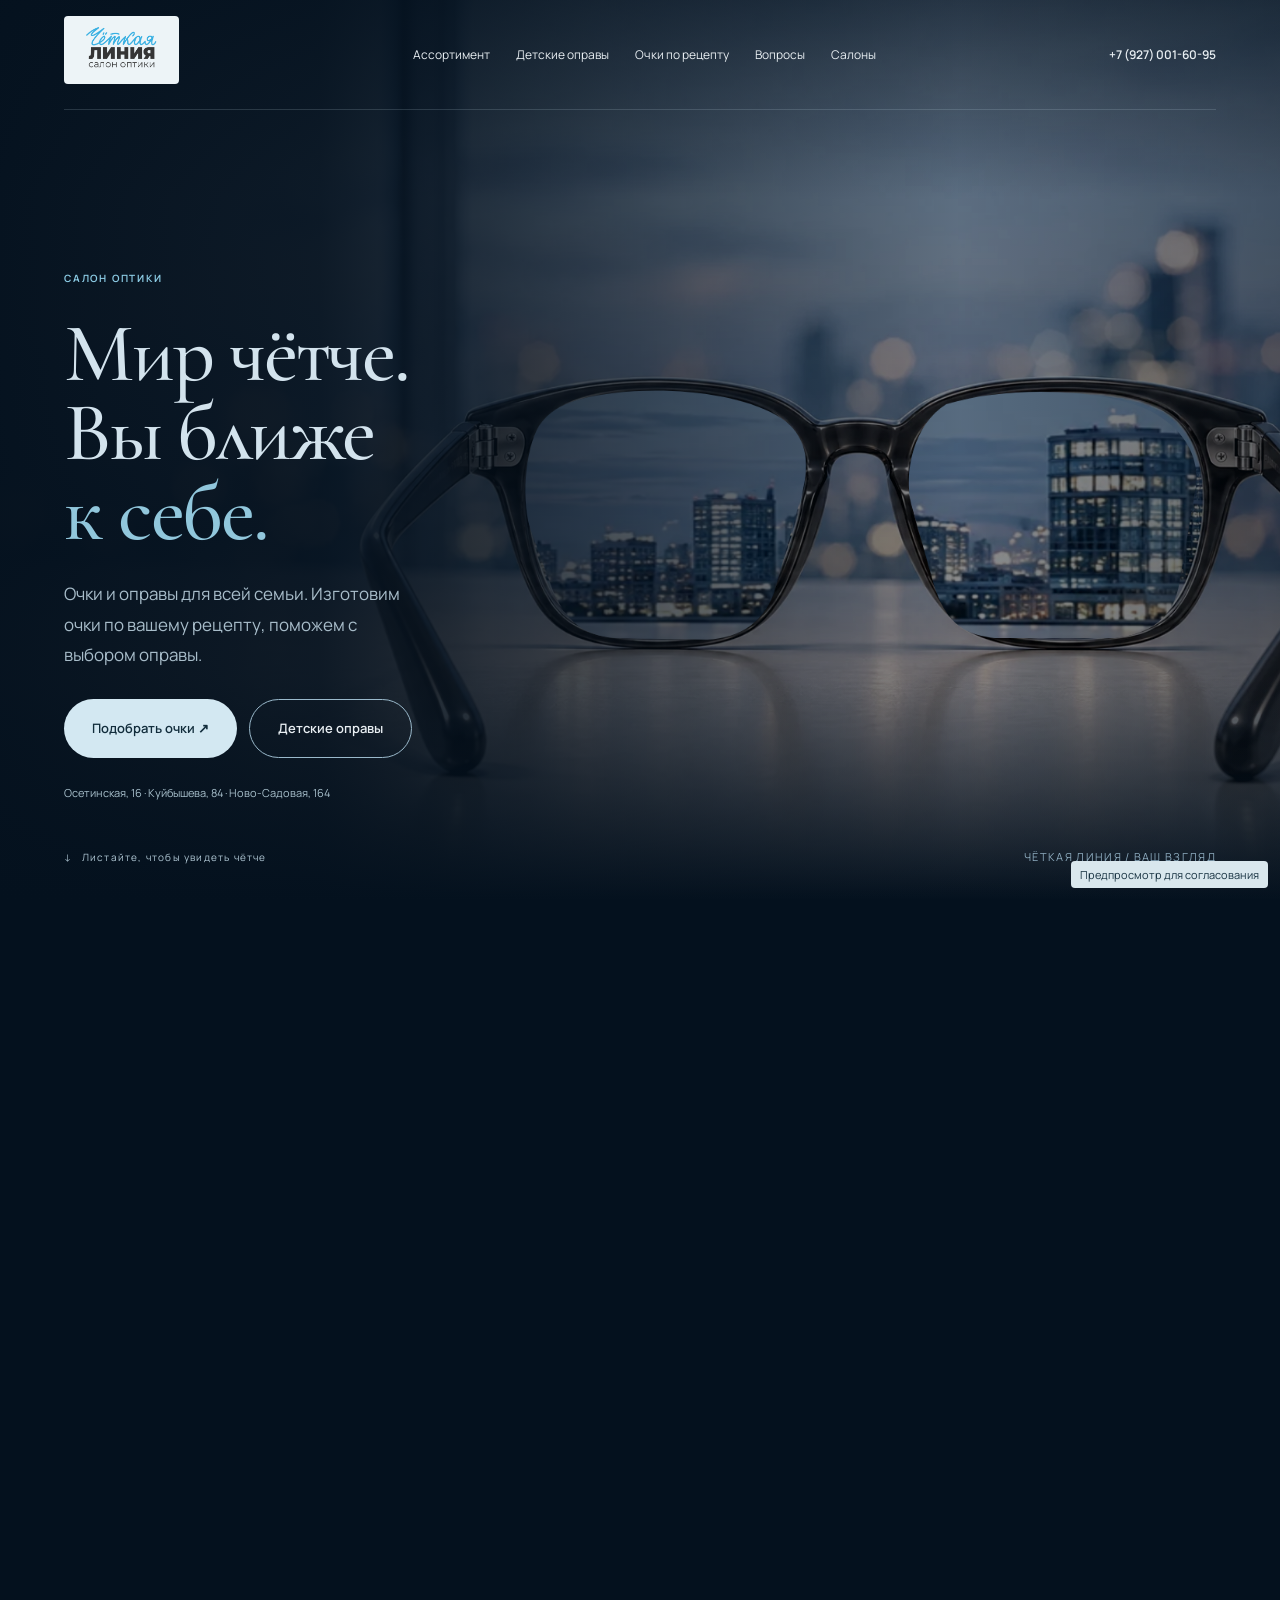
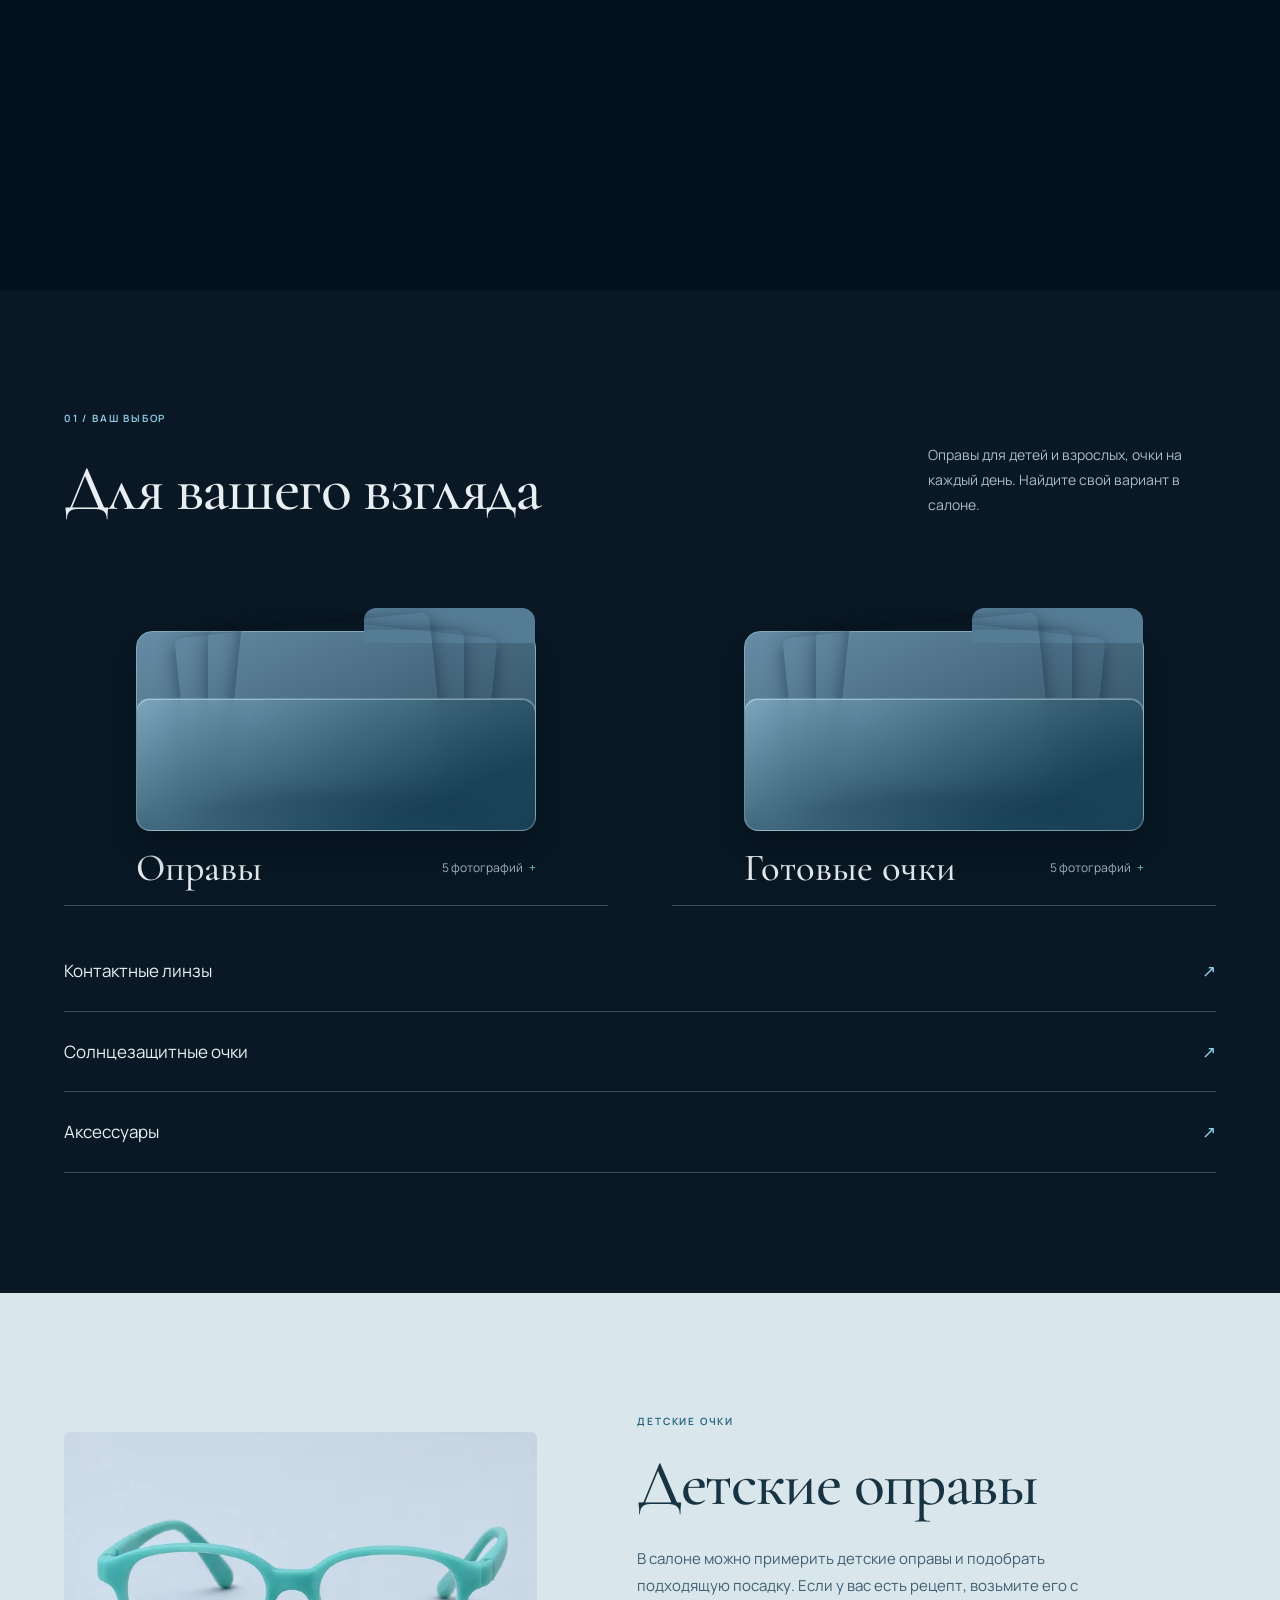
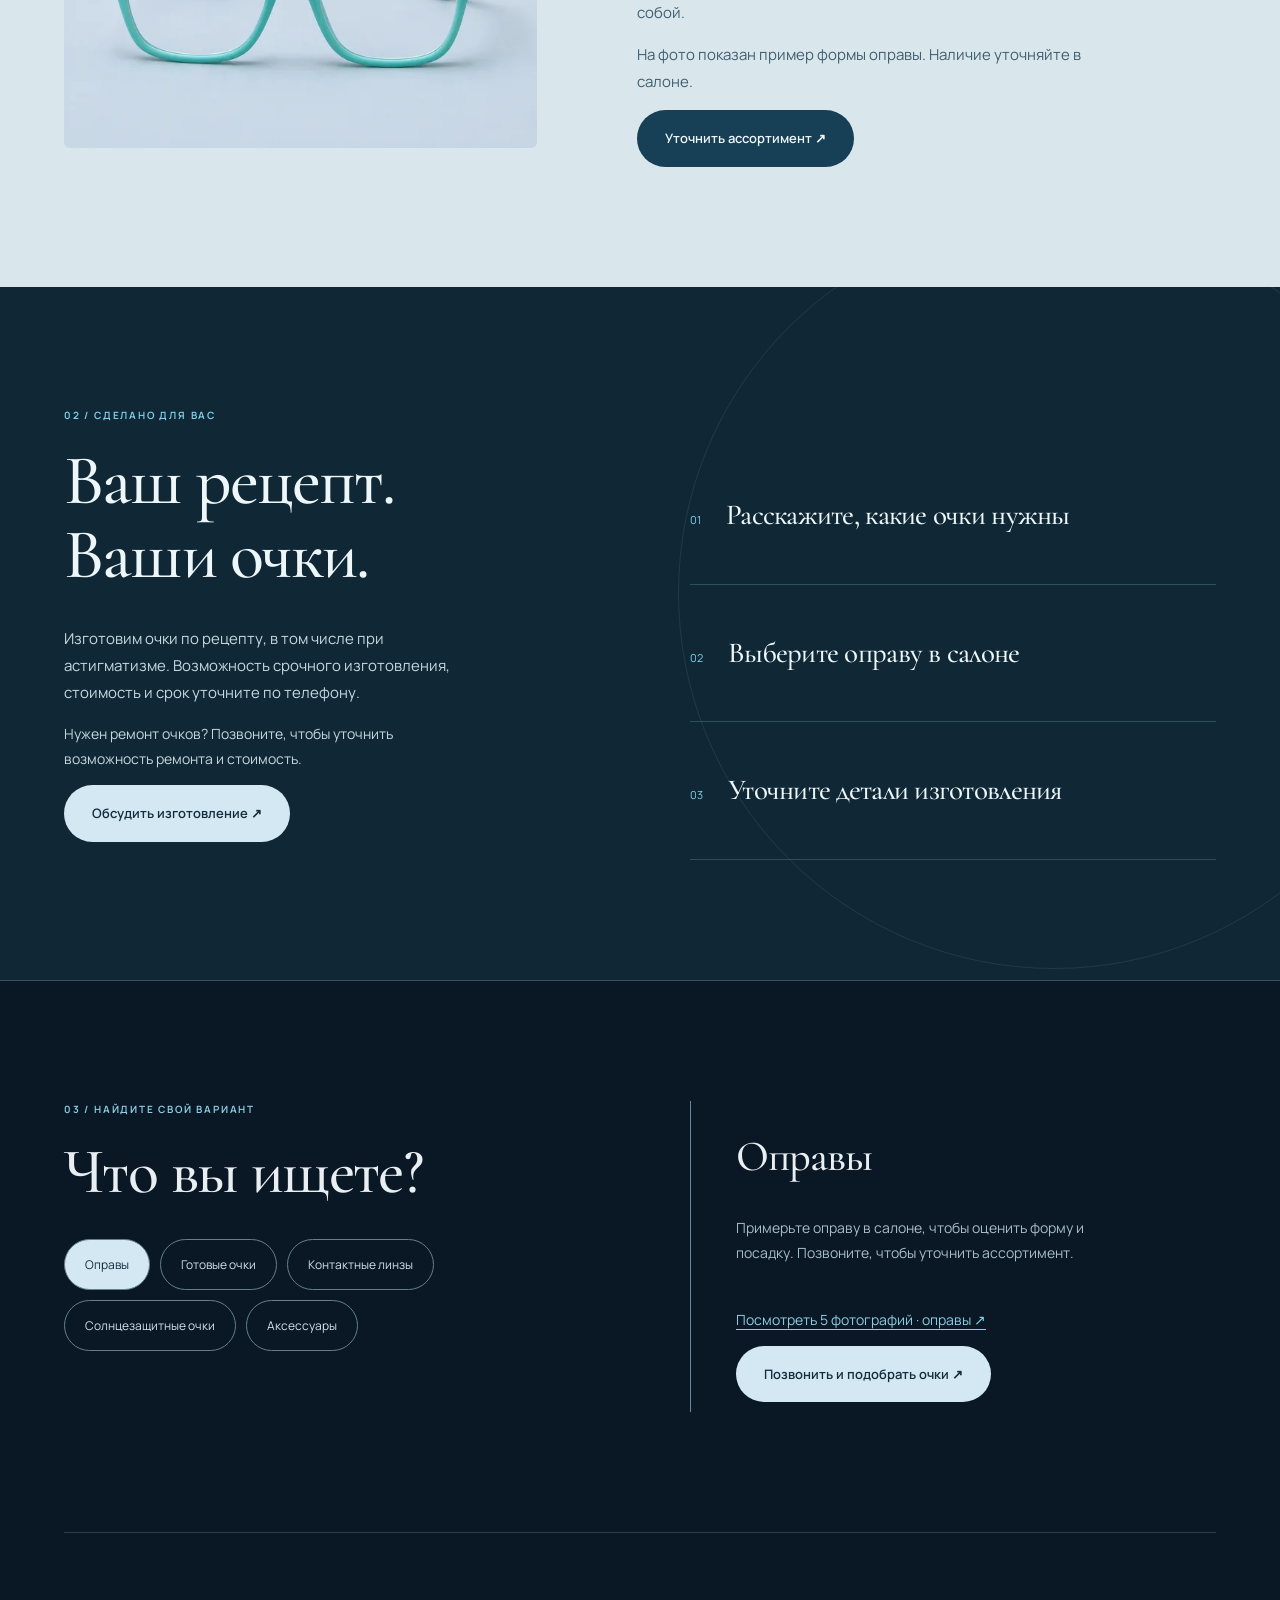
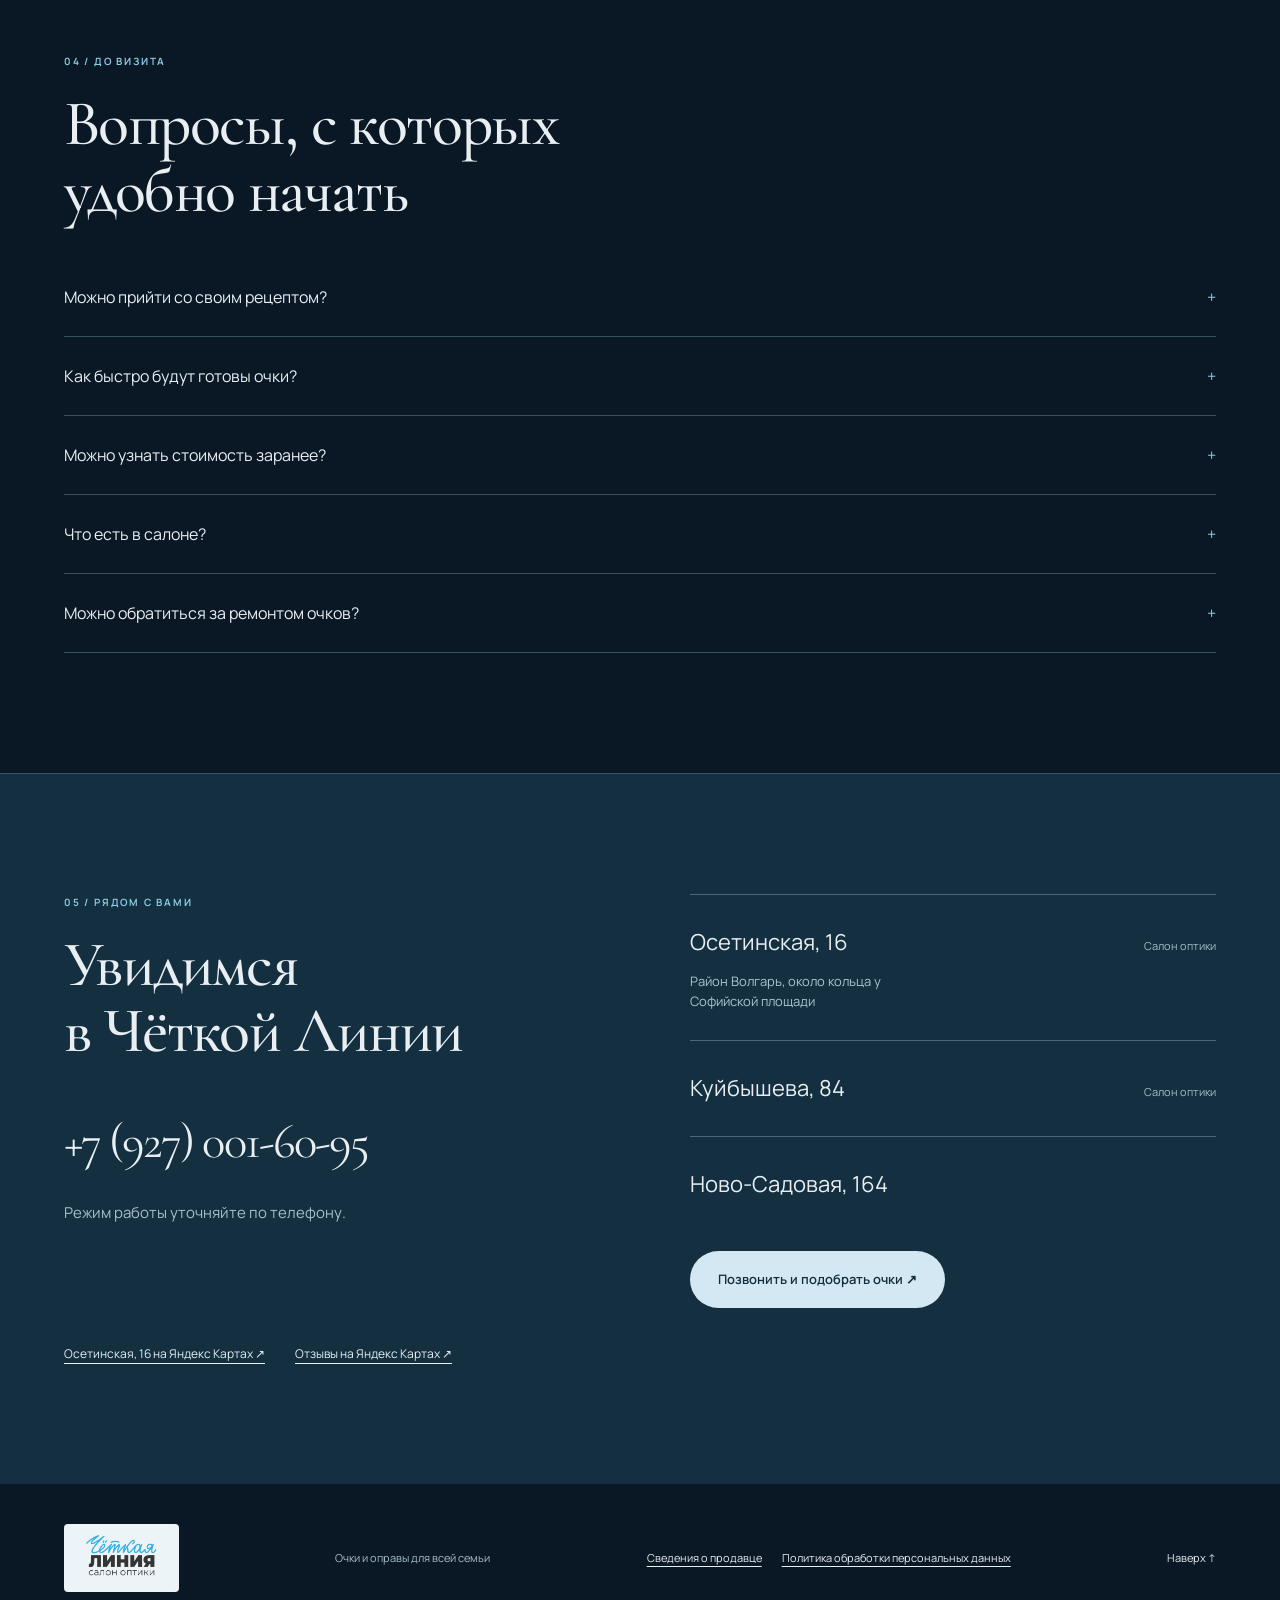
==== domain-preview/index.html @ 42ed8bc0 "Publish a separate domain landing preview" ====
<!doctype html>
<html lang="ru">
<head>
<meta charset="utf-8">
<meta name="viewport" content="width=device-width,initial-scale=1">
<title>Чёткая Линия — салон оптики в Самаре</title>
<meta name="robots" content="noindex, nofollow">
<meta name="description" content="Салон оптики «Чёткая Линия» в Самаре. Оправы, очки по рецепту, контактные линзы и ремонт очков. Адреса и телефон салона.">
<meta name="theme-color" content="#091824">
<link rel="stylesheet" href="assets/style.css">
<link rel="stylesheet" href="assets/perspektiva.css">
<link rel="icon" type="image/svg+xml" href="data:image/svg+xml,%3Csvg%20xmlns%3D%22http%3A%2F%2Fwww.w3.org%2F2000%2Fsvg%22%20viewBox%3D%220%200%2064%2064%22%3E%3Crect%20width%3D%2264%22%20height%3D%2264%22%20rx%3D%2214%22%20fill%3D%22%23eef4f6%22%2F%3E%3Cg%20fill%3D%22none%22%20stroke%3D%22%23167da2%22%20stroke-width%3D%224%22%3E%3Crect%20x%3D%227%22%20y%3D%2224%22%20width%3D%2221%22%20height%3D%2217%22%20rx%3D%227%22%2F%3E%3Crect%20x%3D%2236%22%20y%3D%2224%22%20width%3D%2221%22%20height%3D%2217%22%20rx%3D%227%22%2F%3E%3Cpath%20d%3D%22M28%2030h8M3%2025l5%203m48%200%205-3%22%2F%3E%3C%2Fg%3E%3C%2Fsvg%3E">
<link rel="stylesheet" href="assets/domain-preview.css">
</head>
<body>
<a class="skip" href="#main">Перейти к содержимому</a>
<aside class="preview-label">Предпросмотр для согласования</aside>
<header class="wrap">
<a href="#main">
<img class="logo" src="assets/logo.png" alt="Чёткая Линия, салон оптики">
</a>
<nav id="nav" aria-label="Основная навигация">
<a href="#assortment">Ассортимент</a>
<a href="#kids">Детские оправы</a>
<a href="#recipe">Очки по рецепту</a>
<a href="#questions">Вопросы</a>
<a href="#contacts">Салоны</a>
</nav>
<a class="phone" href="tel:+79270016095">+7 (927) 001-60-95</a>
<button class="menu" aria-expanded="false" aria-controls="nav">Меню</button>
</header>
<main id="main" tabindex="-1">
<section class="hero">
<div class="stage">
<div class="art">
<img src="assets/hero.webp" alt="Очки дужками к зрителю, чёткий город внутри линз">
<canvas width="2048" height="1158" aria-hidden="true">
</canvas>
</div>
<div class="shade">
</div>
<div class="wrap">
<div class="hero-copy">
<div class="eyebrow">САЛОН ОПТИКИ</div>
<h1>Мир чётче.<br>Вы ближе<br>
<em>к себе.</em>
</h1>
<p>Очки и оправы для всей семьи. Изготовим очки по вашему рецепту, поможем с выбором оправы.</p>
<div class="hero-actions">
<a class="btn" href="tel:+79270016095">Подобрать очки ↗</a>
<a class="btn btn-ghost" href="#kids">Детские оправы</a>
</div>
<small>Осетинская, 16 · Куйбышева, 84 · Ново-Садовая, 164</small>
</div>
</div>
<div class="cue">↓ &nbsp; Листайте, чтобы увидеть чётче</div>
<div class="hero-index" aria-hidden="true">ЧЁТКАЯ ЛИНИЯ / ВАШ ВЗГЛЯД</div>
</div>
</section>
<section class="section wrap" id="assortment">
<div class="eyebrow">01 / ВАШ ВЫБОР</div>
<div class="heading">
<h2>Для вашего взгляда</h2>
<p>Оправы для детей и взрослых, очки на каждый день. Найдите свой вариант в салоне.</p>
</div>
<div class="catalog catalog-folders">
<details class="catalog-folder" id="frames-folder">
<summary class="folder-trigger">
<span class="folder-visual" aria-hidden="true">
<span class="folder-back"></span>
<span class="folder-sheets">
<img src="assets/catalog/frame-round.webp" width="640" height="426" alt="" loading="lazy" decoding="async">
<img src="assets/catalog/frame-rectangular.webp" width="640" height="426" alt="" loading="lazy" decoding="async">
<img src="assets/catalog/frame-oval.webp" width="640" height="426" alt="" loading="lazy" decoding="async">
</span>
<span class="folder-front"></span>
</span>
<span class="folder-caption"><strong>Оправы</strong><small>5 фотографий</small></span>
</summary>
<div class="choice-variants">
<h4>Варианты оправ</h4>
<ul>
<li><a href="assets/catalog/frame-round.webp" class="catalog-photo"><img src="assets/catalog/frame-round.webp" width="640" height="426" loading="lazy" decoding="async" alt="Круглая металлическая оправа"><strong>Круглые</strong></a></li>
<li><a href="assets/catalog/frame-rectangular.webp" class="catalog-photo"><img src="assets/catalog/frame-rectangular.webp" width="640" height="426" loading="lazy" decoding="async" alt="Прямоугольная тёмно-синяя оправа"><strong>Прямоугольные</strong></a></li>
<li><a href="assets/catalog/frame-oval.webp" class="catalog-photo"><img src="assets/catalog/frame-oval.webp" width="640" height="426" loading="lazy" decoding="async" alt="Овальная полупрозрачная оправа"><strong>Овальные</strong></a></li>
<li><a href="assets/catalog/frame-cat-eye.webp" class="catalog-photo"><img src="assets/catalog/frame-cat-eye.webp" width="640" height="426" loading="lazy" decoding="async" alt="Бордовая оправа с приподнятыми уголками"><strong>«Кошачий глаз»</strong></a></li>
<li><a href="assets/catalog/frame-kids.webp" class="catalog-photo"><img src="assets/catalog/frame-kids.webp" width="640" height="426" loading="lazy" decoding="async" alt="Бирюзовая детская оправа со скруглёнными углами"><strong>Детские квадратные</strong></a></li>
</ul>
<small>Изображения иллюстративные. Наличие уточняйте в салоне.</small>
</div>
</details>
<details class="catalog-folder" id="readers-folder">
<summary class="folder-trigger">
<span class="folder-visual" aria-hidden="true">
<span class="folder-back"></span>
<span class="folder-sheets">
<img src="assets/catalog/reader-rectangle.webp" width="640" height="426" alt="" loading="lazy" decoding="async">
<img src="assets/catalog/reader-round.webp" width="640" height="426" alt="" loading="lazy" decoding="async">
<img src="assets/catalog/reader-oval.webp" width="640" height="426" alt="" loading="lazy" decoding="async">
</span>
<span class="folder-front"></span>
</span>
<span class="folder-caption"><strong>Готовые очки</strong><small>5 фотографий</small></span>
</summary>
<div class="choice-variants">
<h4>Варианты готовых очков для чтения</h4>
<ul>
<li><a href="assets/catalog/reader-rectangle.webp" class="catalog-photo"><img src="assets/catalog/reader-rectangle.webp" width="640" height="426" loading="lazy" decoding="async" alt="Прямоугольные очки для чтения в черепаховой оправе"><strong>Прямоугольные</strong></a></li>
<li><a href="assets/catalog/reader-round.webp" class="catalog-photo"><img src="assets/catalog/reader-round.webp" width="640" height="426" loading="lazy" decoding="async" alt="Круглые очки для чтения в янтарной оправе"><strong>Круглые</strong></a></li>
<li><a href="assets/catalog/reader-oval.webp" class="catalog-photo"><img src="assets/catalog/reader-oval.webp" width="640" height="426" loading="lazy" decoding="async" alt="Овальные очки для чтения в тонкой золотистой оправе"><strong>Овальные</strong></a></li>
<li><a href="assets/catalog/reader-half-eye.webp" class="catalog-photo"><img src="assets/catalog/reader-half-eye.webp" width="640" height="426" loading="lazy" decoding="async" alt="Узкие очки для чтения с прямым верхом и округлым низом"><strong>Полукруглые</strong></a></li>
<li><a href="assets/catalog/reader-hexagon.webp" class="catalog-photo"><img src="assets/catalog/reader-hexagon.webp" width="640" height="426" loading="lazy" decoding="async" alt="Шестиугольные очки для чтения в металлической оправе"><strong>Шестиугольные</strong></a></li>
</ul>
<small>Изображения иллюстративные. Наличие уточняйте в салоне.</small>
</div>
</details>
</div>
<a class="row" href="#choose">Контактные линзы <span>↗</span>
</a>
<a class="row" href="#choose">Солнцезащитные очки <span>↗</span>
</a>
<a class="row" href="#choose">Аксессуары <span>↗</span>
</a>
</section>
<section class="section stellest" id="kids">
<div class="wrap stellest-grid">
<div class="kids-photo">
<img src="assets/catalog/frame-kids.webp" width="640" height="426" loading="lazy" alt="Пример бирюзовой детской оправы">
</div>
<div class="stellest-copy">
<div class="eyebrow">ДЕТСКИЕ ОЧКИ</div>
<h2>Детские оправы</h2>
<p>В салоне можно примерить детские оправы и подобрать подходящую посадку. Если у вас есть рецепт, возьмите его с собой.</p>
<p>На фото показан пример формы оправы. Наличие уточняйте в салоне.</p>
<a class="btn" href="tel:+79270016095">Уточнить ассортимент ↗</a>
</div>
</div>
</section>
<section class="section recipe" id="recipe">
<div class="wrap split">
<div>
<div class="eyebrow">02 / СДЕЛАНО ДЛЯ ВАС</div>
<h2>Ваш рецепт.<br>Ваши очки.</h2>
<p>Изготовим очки по рецепту, в том числе при астигматизме. Возможность срочного изготовления, стоимость и срок уточните по телефону.</p>
<p class="repair-note">Нужен ремонт очков? Позвоните, чтобы уточнить возможность ремонта и стоимость.</p>
<a class="btn" href="tel:+79270016095">Обсудить изготовление ↗</a>
</div>
<div class="steps">
<div>
<small>01</small>
<h3>Расскажите, какие очки нужны</h3>
</div>
<div>
<small>02</small>
<h3>Выберите оправу в салоне</h3>
</div>
<div>
<small>03</small>
<h3>Уточните детали изготовления</h3>
</div>
</div>
</div>
</section>
<section class="section wrap split" id="choose">
<div>
<div class="eyebrow">03 / НАЙДИТЕ СВОЙ ВАРИАНТ</div>
<h2>Что вы ищете?</h2>
<div class="choices">
<button aria-pressed="true">Оправы</button>
<button aria-pressed="false">Готовые очки</button>
<button aria-pressed="false">Контактные линзы</button>
<button aria-pressed="false">Солнцезащитные очки</button>
<button aria-pressed="false">Аксессуары</button>
</div>
</div>
<div class="answer" aria-live="polite">
<h3 id="choice-title">Оправы</h3>
<p id="choice-description">Примерьте оправу в салоне, чтобы оценить форму и посадку. Позвоните, чтобы уточнить ассортимент.</p>
<p class="choice-gallery" data-choice="Оправы"><a href="#frames-folder">Посмотреть 5 фотографий · оправы ↗</a></p>
<p class="choice-gallery" data-choice="Готовые очки"><a href="#readers-folder">Посмотреть 5 фотографий · готовые очки ↗</a></p>
<a class="btn" href="tel:+79270016095">Позвонить и подобрать очки ↗</a>
</div>
</section>
<section class="section wrap" id="questions">
<div class="eyebrow">04 / ДО ВИЗИТА</div>
<h2>Вопросы, с которых<br>удобно начать</h2>
<details>
<summary>Можно прийти со своим рецептом?</summary>
<p>Да, в салоне изготавливают очки по рецепту. Позвоните, чтобы уточнить детали заказа.</p>
</details>
<details>
<summary>Как быстро будут готовы очки?</summary>
<p>Есть возможность срочного изготовления. Точный срок зависит от заказа, уточните его по телефону.</p>
</details>
<details>
<summary>Можно узнать стоимость заранее?</summary>
<p>Позвоните и расскажите о рецепте и пожеланиях. Стоимость зависит от выбранной оправы и линз.</p>
</details>
<details>
<summary>Что есть в салоне?</summary>
<p>Оправы, готовые очки, контактные линзы, солнцезащитные очки и аксессуары.</p>
</details>
<details>
<summary>Можно обратиться за ремонтом очков?</summary>
<p>Да, в салоне есть ремонт очков. Возможность ремонта конкретной оправы, стоимость и срок уточните по телефону.</p>
</details>
</section>
<section class="section contacts" id="contacts">
<div class="wrap split">
<div>
<div class="eyebrow">05 / РЯДОМ С ВАМИ</div>
<h2>Увидимся<br>в Чёткой Линии</h2>
<a class="big-phone" href="tel:+79270016095">+7 (927) 001-60-95</a>
<p>Режим работы уточняйте по телефону.</p>
</div>
<div>
<div class="address">
<div>Осетинская, 16<span class="address-note">Район Волгарь, около кольца у Софийской площади</span>
</div>
<small>Салон оптики</small>
</div>
<div class="address">Куйбышева, 84 <small>Салон оптики</small>
</div>
<div class="address">Ново-Садовая, 164</div>
<a class="btn" href="tel:+79270016095">Позвонить и подобрать очки ↗</a>
</div>
</div>
<div class="wrap map-links">
<a href="https://yandex.ru/maps/org/chyotkaya_liniya/57505321973/" target="_blank" rel="noopener noreferrer">Осетинская, 16 на Яндекс Картах ↗</a>
<a href="https://yandex.ru/maps/org/chyotkaya_liniya/57505321973/reviews/" target="_blank" rel="noopener noreferrer">Отзывы на Яндекс Картах ↗</a>
</div>
</section>
</main>
<footer class="wrap">
<img class="logo" src="assets/logo.png" alt="Чёткая Линия">
<p>Очки и оправы для всей семьи</p>
<div class="site-information">
<a href="seller.html">Сведения о продавце</a>
<a href="privacy.html">Политика обработки персональных данных</a>
</div>
<a href="#main">Наверх ↑</a>
</footer>
<a class="mobile-call btn" href="tel:+79270016095">Позвонить в салон ↗</a>
<script src="assets/app.js">
</script>
<script src="assets/motion.js">
</script>
</body>
</html>
---- domain-preview/assets/style.css ----
:root{--ink:#24333b;--muted:#52646e;--blue:#167da2;--paper:#eef4f6;--line:#bbced8}*{box-sizing:border-box}html{scroll-behavior:smooth;scroll-padding-top:30px;overflow-x:hidden;overflow-x:clip}body{margin:0;background:var(--paper);color:var(--ink);font:16px 'Segoe UI',Arial,sans-serif;overflow-x:hidden;overflow-x:clip}a{color:inherit;text-decoration:none}button{font:inherit}a:focus-visible,button:focus-visible,summary:focus-visible{outline:3px solid var(--blue);outline-offset:5px}.skip{position:fixed;top:-100px;padding:20px;background:white;z-index:99}.skip:focus{top:0}.wrap{width:min(1320px,90%);margin:auto}header{height:100px;display:flex;align-items:center;justify-content:space-between;gap:25px}.logo{width:150px;height:85px;object-fit:contain}nav{display:flex;gap:30px;font-size:14px}.phone{font-size:15px;font-weight:600}.menu{display:none}.btn{display:inline-flex;align-items:center;justify-content:center;padding:20px 25px;min-height:54px;background:var(--blue);color:white;border-radius:4px;font-size:14px;font-weight:600;transition:background .3s,transform .3s}.btn:hover{background:#116485;transform:translateY(-2px)}.hero{height:250vh}.stage{position:sticky;top:0;height:100vh;min-height:660px;overflow:hidden}.art{position:absolute;inset:0}.art img,.art canvas{width:100%;height:100%;object-fit:cover}.art canvas{position:absolute;inset:0;opacity:0}.art canvas.ready{opacity:1}.shade{position:absolute;inset:0;background:linear-gradient(90deg,#eef4f6 0%,#eef4f6f2 27%,#eef4f638 60%,transparent 78%)}.hero-copy{position:relative;padding-top:clamp(70px,12vh,150px);max-width:520px}.eyebrow{font-size:11px;font-weight:650;letter-spacing:.16em;color:var(--blue)}h1{font-size:clamp(54px,5.3vw,80px);font-weight:500;line-height:1.04;letter-spacing:-.055em;margin:25px 0}h1 em{font-style:normal;color:var(--blue)}p{line-height:1.8;color:var(--muted);max-width:45ch}.hero-copy p{font-size:17px;margin:25px 0 30px}.hero-copy small{display:block;margin-top:25px}.cue{position:absolute;bottom:30px;left:5%;font-size:10px;letter-spacing:.12em}.section{padding:110px 0}h2{font-size:clamp(36px,4vw,58px);font-weight:450;line-height:1.12;letter-spacing:-.045em;margin:22px 0 40px}.heading{display:flex;align-items:end;justify-content:space-between;gap:40px}.heading p{max-width:32ch;padding-bottom:25px}.catalog{display:grid;grid-template-columns:1.25fr 1fr;gap:24px}.product{position:relative;height:350px;overflow:hidden;border-radius:5px;background:#dce7ed}.product img{width:100%;height:100%;object-fit:cover;transition:transform 1s}.product:hover img{transform:scale(1.05)}.product h3{position:absolute;bottom:0;margin:0;left:0;right:0;padding:65px 28px 25px;background:linear-gradient(transparent,#eef4f6f5);display:flex;justify-content:space-between}h3{font-size:24px;font-weight:500}.row{display:flex;justify-content:space-between;border-bottom:1px solid var(--line);padding:25px 0;font-size:19px}.row span{color:var(--blue)}small{font-size:11px;color:var(--muted)}.section>small{display:block;margin-top:20px}.recipe{background:#253a44;color:#edf6f8;position:relative;overflow:hidden}.recipe:after{content:'';position:absolute;pointer-events:none;border:1px solid #6ca3b650;border-radius:50%;width:650px;height:650px;right:-150px;top:20px}.split{display:grid;grid-template-columns:1fr 1fr;gap:90px}.recipe p{color:#c5d8df}.recipe .eyebrow,.recipe small{color:#80d0e8}.steps{padding-top:40px;position:relative;z-index:1}.steps>div{display:flex;align-items:baseline;gap:25px;padding:20px 0;border-bottom:1px solid #6ca3b650}.steps h3{font-size:21px}.choices{display:flex;gap:10px;flex-wrap:wrap}.choices button{padding:14px 20px;border:1px solid #78919e;border-radius:30px;background:transparent;cursor:pointer;color:var(--ink);min-height:46px}.choices button[aria-pressed=true]{background:var(--ink);color:white}.answer{border-left:2px solid var(--blue);padding:20px 35px}.answer p{min-height:90px}details{border-bottom:1px solid var(--line);padding:25px 0}summary{font-size:20px;list-style:none;display:flex;justify-content:space-between;gap:20px;cursor:pointer}summary:after{content:'+';color:var(--blue)}details[open] summary:after{content:'−'}details p{max-width:75ch}.contacts{background:#deedf3}.big-phone{font-size:clamp(26px,3vw,43px);letter-spacing:-.04em}.address{padding:28px 0;border-top:1px solid #a9c6d3;font-size:24px;display:flex;justify-content:space-between;align-items:baseline;gap:15px}.contacts .btn{margin-top:20px}footer{padding:40px 0;display:flex;justify-content:space-between;align-items:center;gap:30px}footer p{font-size:12px}.mobile-call{display:none}@media(max-width:1000px){nav{gap:14px}.split{gap:40px}.hero-copy{max-width:450px}}@media(max-width:720px){header{height:85px}.logo{width:120px;height:70px}.phone{display:none}.menu{display:block;padding:12px 16px;background:transparent;border:1px solid #78919e;border-radius:3px}nav{display:none;position:absolute;z-index:40;top:80px;left:5%;right:5%;padding:25px;background:var(--paper);box-shadow:0 15px 30px #24333b20;flex-direction:column}nav.open{display:flex}.hero{height:auto}.stage{height:auto;min-height:0;position:relative;display:flex;flex-direction:column}.art{position:relative;order:2;aspect-ratio:1.768}.art img{height:auto;object-fit:contain}.art canvas{display:none}.shade,.cue{display:none}.hero-copy{padding:35px 0;max-width:100%}h1{font-size:52px}.hero-copy p{font-size:15px}.section{padding:70px 0}.heading{display:block}.heading p{padding-bottom:20px}.catalog,.split{grid-template-columns:1fr;gap:24px}.product{height:270px}.answer{padding:10px 22px}.answer p{min-height:0}.steps{padding-top:0}summary{font-size:17px}.address{font-size:21px}footer{flex-direction:column;align-items:flex-start;gap:8px;padding-bottom:100px}.mobile-call{display:flex;position:fixed;z-index:50;bottom:12px;left:5%;right:5%;box-shadow:0 5px 25px #24333b25}}@media(prefers-reduced-motion:reduce){html{scroll-behavior:auto}*,*:before,*:after{transition:none!important;animation:none!important}.hero{height:auto}.stage{position:relative;height:740px}.art canvas{display:none}}@media(max-width:720px) and (prefers-reduced-motion:reduce){.stage{height:auto}}
.map-links{display:flex;gap:25px;flex-wrap:wrap;margin-top:35px;font-size:14px;text-decoration:underline;text-underline-offset:5px}
.stellest{background:#e2eef3}.stellest-grid{display:grid;grid-template-columns:1fr 1.15fr;gap:80px;align-items:center}.lens-illustration{position:relative;text-align:center}.lens-illustration svg{display:block;width:100%;max-width:470px;margin:auto}.lens-illustration span{font-size:12px;color:var(--muted)}.stellest-copy h2{margin-bottom:28px}.stellest-copy p{max-width:52ch}.stellest-note{font-size:14px}.source-link{display:block;margin-top:22px;font-size:14px;text-decoration:underline;text-underline-offset:5px}.medical-note{font-size:14px!important;line-height:1.6!important;margin-top:28px;color:#354e5a}.repair-note{font-size:14px}.address-note{display:block;font-size:13px;line-height:1.6;max-width:28ch;margin-top:9px;color:var(--muted)}.messenger-links{display:flex;align-items:center;gap:25px;flex-wrap:wrap;margin-top:30px;font-size:14px}.messenger-links a{text-decoration:underline;text-underline-offset:5px}.messenger-links span{color:var(--muted)}@media(max-width:1050px){nav{gap:14px;font-size:12px}.stellest-grid{gap:35px}.stellest-copy h2{font-size:42px}}@media(max-width:720px){.stellest-grid{grid-template-columns:1fr;gap:30px}.lens-illustration{order:2}.lens-illustration svg{max-width:310px}.stellest-copy h2{font-size:38px}.messenger-links{gap:17px}.address small{white-space:nowrap}}
@media(min-width:721px) and (prefers-reduced-motion:no-preference){.hero{height:220vh}}

@media (max-width: 720px), (orientation: portrait) and (max-width: 1024px), (orientation: portrait) and (pointer: coarse), (orientation: landscape) and (pointer: coarse) and (max-height: 560px), (prefers-reduced-motion: reduce){.hero{height:auto}.stage{height:auto;min-height:0;position:relative;display:flex;flex-direction:column}.art{position:relative;order:2;aspect-ratio:1.768}.art img{height:auto;object-fit:contain}.art canvas{display:none}.shade,.cue{display:none}.hero-copy{padding:35px 0;max-width:100%}}
---- domain-preview/assets/perspektiva.css ----
@font-face{font-family:Cormorant;src:url('fonts/cormorant-garamond-normal-cyrillic.woff2');font-display:swap;unicode-range:U+0400-052F,U+2116;font-weight:400 700}@font-face{font-family:Cormorant;src:url('fonts/cormorant-garamond-normal-latin.woff2');font-display:swap;font-weight:400 700}@font-face{font-family:Manrope;src:url('fonts/manrope-normal-cyrillic.woff2');font-display:swap;unicode-range:U+0400-052F,U+2116;font-weight:400 800}@font-face{font-family:Manrope;src:url('fonts/manrope-normal-latin.woff2');font-display:swap;font-weight:400 800}
:root{--ink:#e8eef2;--muted:#a8bdca;--blue:#8dcde6;--paper:#091824;--line:#36505f}body{font-family:Manrope,'Segoe UI',sans-serif;font-size:15px;line-height:1.75;background:#091824}.wrap{width:min(1296px,90%)}header.wrap{position:absolute;z-index:20;left:5%;right:5%;width:auto;height:110px;border-bottom:1px solid #c6e0ee2b}.logo{width:115px;height:68px;padding:5px 8px;background:#edf4f7;border-radius:4px}nav{gap:26px;font-size:12px}.phone{font-size:12px}.btn{border-radius:40px;background:#d3e8f2;color:#122d3c;min-height:54px;padding:17px 28px;font-size:13px;transition:background .35s,transform .35s}.btn:hover{background:#f1f8fb}.hero-actions{display:flex;gap:12px;flex-wrap:wrap}.btn-ghost{background:transparent;border:1px solid #9ab9cb;color:#e8eef2}.btn-ghost:hover{background:#d3e8f21a}
.hero{height:210vh;background:#04111e}.stage{min-height:700px}.art{filter:brightness(.58) saturate(.7) contrast(1.2)}.shade{background:linear-gradient(90deg,#04111efa,#04111ee8 25%,#04111e6b 54%,#04111e10 75%,#04111e55),linear-gradient(0deg,#04111e,transparent 25%,transparent 78%,#04111e99)}.hero-copy{padding-top:clamp(220px,30vh,350px);max-width:540px}h1,h2,h3{font-family:Cormorant,Georgia,serif;font-weight:500;letter-spacing:-.025em}h1{font-size:clamp(68px,6.5vw,96px);line-height:.96;color:#d3e3ed;margin:26px 0}h1 em{color:#91c7dc}.hero-copy p{font-size:17px;max-width:35ch;margin-bottom:28px}.hero-copy small{color:#a8c0cc}.eyebrow{font-size:10px;letter-spacing:.18em}.cue{bottom:34px;color:#b1c8d5}.hero-index{position:absolute;right:5%;bottom:34px;color:#8caabd;font-size:11px;letter-spacing:.12em}.section{padding:120px 0}h2{font-size:clamp(48px,5vw,74px);line-height:1.04;margin:20px 0 34px}.heading{gap:50px}.heading p{font-size:14px}.catalog{grid-template-columns:1.2fr 1fr;gap:30px;margin-top:34px}.product{height:420px;border-radius:0}.product:nth-child(2){margin-top:65px}.product img{filter:saturate(.55)}.product h3{font-size:36px;color:#edf4f7;background:linear-gradient(transparent,#071b2be8);padding:80px 28px 24px}.row{font-size:17px;transition:padding .3s,color .3s}.row:hover{padding-left:12px;color:var(--blue)}.section>small{margin-top:25px}.split{gap:100px}.stellest{background:#d9e7ed;color:#183342}.stellest-grid{gap:100px;grid-template-columns:.9fr 1.1fr}.stellest .eyebrow{color:#29647f}.stellest p{color:#405f70}.stellest .btn{background:#173f55;color:#edf6fa}.stellest .btn:hover{background:#265b76}.stellest .source-link{color:#224a61}.medical-note{font-size:12px!important;line-height:1.7!important}.lens-illustration span{color:#526c7b}.recipe{background:#102836;border-bottom:1px solid #36515f}.recipe:after{border-color:#6ca3b627;width:750px;height:750px;top:-70px}.recipe h2{font-size:clamp(56px,5.5vw,84px)}.recipe .btn{position:relative;z-index:1}.steps h3{font-size:29px;line-height:1.2}.steps>div{padding:22px 0}.choices button{color:#d2e2eb;border-color:#647f8f;font-size:12px}.choices button[aria-pressed=true]{background:#d3e8f2;color:#122d3c}.answer{padding:18px 0 10px 45px;border-left:1px solid #65899c}.answer h3{font-size:43px;margin:0 0 20px}.answer p{font-size:14px}#questions{border-top:1px solid #234150}summary{font-size:16px}details p{font-size:14px}.contacts{background:#132f40;border-top:1px solid #36586b}.big-phone{font-family:Cormorant,Georgia,serif;font-size:clamp(34px,3.8vw,57px);white-space:nowrap}.address{font-size:22px;border-color:#496777}.address-note{color:#adc3cf}.messenger-links span{color:#a6bdca}.map-links,.messenger-links{font-size:12px;gap:30px}footer p,footer a{font-size:11px}.skip{background:#edf4f7;color:#122d3c}.reveal{transition:opacity .9s,transform .9s}.motion-reveal .reveal{opacity:0;transform:translateY(24px)}.motion-reveal .reveal.in{opacity:1;transform:none}
@media(max-width:1150px){nav{gap:16px;font-size:11px}.hero-copy{max-width:470px}.split{gap:60px}.stellest-grid{gap:55px}}@media(max-width:900px){.phone{display:none}header.wrap{height:96px}.split{gap:38px}.product{height:350px}}
@media(max-width:720px){.wrap{width:88%}header.wrap{left:6%;right:6%;height:88px}.logo{width:105px;height:62px}.menu{padding:10px 17px;min-height:44px;border-radius:30px;background:#102b3b;color:#d6e7f0;border-color:#648496}nav{top:85px;left:0;right:0;background:#102a3b;font-size:14px;box-shadow:0 20px 40px #0005}.hero{height:auto}.stage{padding-top:110px;min-height:850px}.hero-copy{padding:45px 0 15px;max-width:100%}h1{font-size:64px;line-height:.98}.hero-copy p{font-size:14px;max-width:36ch}.hero-copy small{font-size:10px}.hero-actions{gap:10px}.btn{font-size:12px;padding:15px 22px;min-height:50px}.art{margin-top:8px;filter:brightness(.75) saturate(.7);mask-image:linear-gradient(transparent,#000 15%,#000 80%,transparent)}.art img{width:100%;height:auto;object-fit:contain}.hero-index{display:none}.section{padding:76px 0}h2{font-size:49px;margin:18px 0 28px}.catalog,.split{grid-template-columns:1fr;gap:30px}.product{height:300px}.product:nth-child(2){margin-top:0}.product h3{font-size:33px}.row{font-size:15px}.stellest-grid{grid-template-columns:1fr;gap:36px}.stellest-copy h2{font-size:48px}.stellest p{font-size:14px}.recipe h2{font-size:62px}.steps h3{font-size:28px}.steps>div{padding:15px 0}.answer{padding:12px 0 4px 23px}.answer h3{font-size:39px}summary{font-size:14px}.big-phone{font-size:37px}.address{font-size:20px}.address small{font-size:10px}.address-note{font-size:11px}.messenger-links,.map-links{gap:18px}.mobile-call{left:6%;right:6%;bottom:14px;box-shadow:0 6px 30px #020c1580}footer.wrap{flex-direction:column;align-items:flex-start;gap:12px;padding-bottom:110px}}
@media (orientation: portrait) and (max-width: 1024px),(orientation: portrait) and (pointer: coarse),(orientation: landscape) and (pointer: coarse) and (max-height: 560px){.hero{height:auto}.stage{position:relative}.art canvas{display:none}}
@media(min-width:721px) and (orientation:portrait){.stage{height:100vh;min-height:900px}.hero-copy{padding-top:210px;max-width:470px}.shade{background:linear-gradient(90deg,#04111ef5,#04111eaa 45%,#04111e33)}.art img{object-position:60% center}}
@media(max-height:650px) and (min-width:721px){.stage{min-height:600px}.hero-copy{padding-top:150px}h1{font-size:66px}.hero-copy p{font-size:14px}.cue,.hero-index{display:none}}
@media(prefers-reduced-motion:reduce){.hero{height:auto}.motion-reveal .reveal{opacity:1;transform:none}.art canvas{display:none}}
/* Blend the static portrait image into the same dark environment. */
@media (orientation: portrait) and (max-width: 1024px),(orientation: portrait) and (pointer: coarse){.art{-webkit-mask-image:linear-gradient(transparent,#000 17%,#000 80%,transparent);mask-image:linear-gradient(transparent,#000 17%,#000 80%,transparent)}}
@media(max-width:720px){.stage{padding-top:100px;min-height:0}.hero-copy{padding:25px 0 8px}h1{font-size:58px;line-height:.96;margin:18px 0}.hero-copy p{font-size:13px;line-height:1.75;margin:18px 0 20px}.hero-copy small{margin-top:18px}.art{margin-top:0}}

/* One photo-led first screen on phones, with the copy above the image. */
@media (max-width:720px){
  .hero .stage{display:grid;min-height:100vh;min-height:100svh;height:auto;padding:108px 0 94px;isolation:isolate}
  .hero .stage>.wrap{position:relative;z-index:2;display:flex;margin:0 auto}
  .hero .art{position:absolute;inset:0;order:initial;aspect-ratio:auto;margin:0;filter:none;mask-image:none;-webkit-mask-image:none;overflow:hidden}
  .hero .art::before{content:'';position:absolute;inset:-15px;background:url('hero.webp') 64% center/cover no-repeat;filter:blur(12px) brightness(.46) saturate(.65)}
  .hero .art img{position:absolute;top:32%;left:-49%;width:155%;max-width:none;height:auto;object-fit:contain;filter:brightness(.84) saturate(.72);mask-image:linear-gradient(transparent,#000 20%,#000 82%,transparent);-webkit-mask-image:linear-gradient(transparent,#000 20%,#000 82%,transparent)}
  .hero .shade{display:block;z-index:1;background:linear-gradient(180deg,#04111e70 0%,#04111e85 35%,#04111e95 56%,#04111e00 69%,#04111e9c 84%,#04111ee6 100%)}
  .hero .hero-copy{display:flex;flex-direction:column;align-items:flex-start;flex:1;padding:0;max-width:100%;text-shadow:0 2px 18px #00111ee6}
  .hero .eyebrow{color:#b8e1f1}
  .hero h1{font-size:clamp(50px,14vw,64px);margin:16px 0;color:#eff7fc}
  .hero h1 em{color:#b5def0}
  .hero .hero-copy p{max-width:34ch;margin:0 0 24px;font-size:13px;line-height:1.75;color:#e1edf4}
  .hero .hero-actions{display:grid;grid-template-columns:1fr 1fr;width:100%;gap:9px;margin-top:auto;padding-top:24px;text-shadow:none}
  .hero .hero-actions .btn{font-size:11px;min-height:48px;padding:13px 10px;white-space:nowrap}
  .hero .btn-ghost{background:#0b263bb3;backdrop-filter:blur(8px)}
  .hero .hero-copy small{margin-top:15px;color:#d3e3ed;font-size:10px}
  .mobile-call{bottom:max(14px,env(safe-area-inset-bottom))}
}
@media (max-width:720px) and (max-height:700px){
  header.wrap{height:78px}
  header .logo{width:96px;height:57px}
  .hero .stage{padding-top:94px;padding-bottom:86px}
  .hero h1{font-size:clamp(43px,13vw,54px);margin:12px 0}
  .hero .hero-copy p{font-size:12px;line-height:1.65;margin-bottom:14px}
  .hero .hero-actions{padding-top:20px}
  .hero .hero-copy small{margin-top:12px}
  .hero .art img{top:29%}
}
@media (orientation:landscape) and (max-width:1024px) and (max-height:560px){
  header.wrap{height:72px}
  header .logo{width:90px;height:53px}
  header .phone{display:none}
  .menu{display:block;min-height:44px;padding:10px 17px;border:1px solid #648496;border-radius:30px;background:#102b3b;color:#d6e7f0}
  nav{display:none;position:absolute;top:70px;left:0;right:0;z-index:40;flex-direction:column;padding:18px 25px;background:#102a3b;font-size:13px;gap:8px}
  nav.open{display:flex}
  .hero{height:auto}
  .hero .stage{position:relative;display:grid;height:auto;min-height:100vh;min-height:100svh;padding:88px 0 26px;isolation:isolate}
  .hero .stage>.wrap{position:relative;z-index:2;margin:0 auto}
  .hero .art{position:absolute;inset:0;aspect-ratio:auto;order:initial;margin:0;filter:brightness(.62) saturate(.7);mask-image:none;-webkit-mask-image:none}
  .hero .art::before{display:none}
  .hero .art img{position:absolute;inset:0;max-width:none;width:100%;height:100%;object-fit:cover;object-position:64% center;filter:none;mask-image:none;-webkit-mask-image:none}
  .hero .art canvas{display:none}
  .hero .shade{display:block;z-index:1;background:linear-gradient(90deg,#04111ee6,#04111e80 50%,#04111e22),linear-gradient(0deg,#04111e80,transparent 50%)}
  .hero .hero-copy{display:grid;grid-template-columns:1.1fr 1fr;column-gap:32px;align-content:center;max-width:100%;padding:0;text-shadow:0 2px 14px #00111ee6}
  .hero .eyebrow{grid-column:1;grid-row:1;font-size:9px;color:#b8e1f1}
  .hero h1{grid-column:1;grid-row:2;font-size:clamp(36px,5.8vw,48px);line-height:.96;margin:10px 0;color:#eff7fc}
  .hero h1 em{color:#b5def0}
  .hero .hero-copy p{grid-column:1;grid-row:3;font-size:11px;line-height:1.65;max-width:36ch;margin:0;color:#e1edf4}
  .hero .hero-actions{grid-column:2;grid-row:2;align-self:end;display:grid;grid-template-columns:1fr;gap:8px;width:100%;max-width:240px;padding:0;margin:0;text-shadow:none}
  .hero .hero-actions .btn{min-height:44px;padding:11px 14px;font-size:11px;white-space:nowrap}
  .hero .btn-ghost{background:#0b263bb3;backdrop-filter:blur(8px)}
  .hero .hero-copy small{grid-column:2;grid-row:3;align-self:start;margin:10px 0 0;font-size:10px;color:#d3e3ed}
  .hero .cue,.hero-index,.mobile-call{display:none}
}

.address-clinic{display:block}
.address-clinic .address-note{max-width:48ch;font-size:14px;line-height:1.75;margin-top:12px}
.clinic-call{display:inline-flex;align-items:center;min-height:44px;margin-top:8px;font-size:12px;color:#d3e8f2;text-decoration:underline;text-underline-offset:5px}

.catalog-folders{align-items:start;grid-template-columns:repeat(2,minmax(0,1fr));gap:clamp(24px,5vw,70px);margin:34px 0 25px}
.catalog-folder{min-width:0;padding:0;border-bottom:1px solid var(--line)}
.folder-trigger{display:grid;grid-template-columns:minmax(0,1fr);width:100%;gap:16px;padding:8px 0 16px;list-style:none;cursor:pointer}
.folder-trigger::-webkit-details-marker{display:none}
.folder-trigger::after{content:none!important}
.folder-visual{position:relative;display:block;isolation:isolate;aspect-ratio:1.72;width:min(100%,400px);margin-inline:auto;perspective:700px}
.folder-back,.folder-front,.folder-sheets{position:absolute;display:block}
.folder-back{inset:14% 0 0;border-radius:16px;background:linear-gradient(155deg,#658da5,#254255);border:1px solid #83aabc;box-shadow:0 18px 34px #030d1780}
.folder-back::before{content:'';position:absolute;right:0;top:-12%;width:43%;height:18%;border-radius:12px 13px 0 0;background:#557c95}
.folder-sheets{inset:0;z-index:1;pointer-events:none}
.folder-sheets img{position:absolute;inset:auto 0 16%;margin:auto;width:64%;height:auto;border-radius:8px;box-shadow:0 5px 17px #07152380;transform:translateY(4%);transition:transform .52s cubic-bezier(.2,.8,.2,1)}
.folder-sheets img:first-child{transform:translate(-10%,1%) rotate(-6deg)}
.folder-sheets img:last-child{transform:translate(10%,1%) rotate(6deg)}
.folder-front{z-index:2;inset:43% 0 0;border-radius:14px;background:linear-gradient(155deg,#c2e3f15e,#174054ce 77%);border:1px solid #9fc8da80;box-shadow:inset 0 1px 0 #e9faff65;backdrop-filter:blur(8px) saturate(1.3);transform-origin:bottom center;transition:transform .52s cubic-bezier(.2,.8,.2,1)}
.folder-trigger:is(:hover,:focus-visible) .folder-front{transform:rotateX(-13deg)}
.catalog-folder[open] .folder-front{transform:rotateX(-24deg)}
.folder-trigger:is(:hover,:focus-visible) .folder-sheets img:first-child,.catalog-folder[open] .folder-sheets img:first-child{transform:translate(-24%,-17%) rotate(-10deg)}
.folder-trigger:is(:hover,:focus-visible) .folder-sheets img:nth-child(2),.catalog-folder[open] .folder-sheets img:nth-child(2){transform:translateY(-24%)}
.folder-trigger:is(:hover,:focus-visible) .folder-sheets img:last-child,.catalog-folder[open] .folder-sheets img:last-child{transform:translate(24%,-17%) rotate(10deg)}
.folder-caption{display:flex;gap:10px;align-items:center;flex-wrap:wrap;justify-content:space-between;width:min(100%,400px);margin-inline:auto;color:var(--ink)}
.folder-caption strong{font-family:Cormorant,Georgia,serif;font-size:clamp(28px,3vw,42px);font-weight:500;line-height:1.1}
.folder-caption small{font-size:12px}
.folder-caption small::after{content:' +' ;margin-left:4px;color:var(--blue)}
.catalog-folder[open] .folder-caption small::after{content:' −'}
.choice-variants{margin:0 0 20px}
.choice-variants h4{margin:0 0 7px;font-size:14px;font-weight:700}
.choice-variants ul{display:grid;grid-template-columns:repeat(2,minmax(0,1fr));gap:12px;padding:0;margin:10px 0;list-style:none}
.choice-variants li{min-width:0;overflow:hidden;border:1px solid var(--line);border-radius:6px;background:#102836;font-size:13px;line-height:1.45}
.choice-variants img{display:block;width:100%;height:auto;aspect-ratio:640/426;object-fit:cover;background:#c4d3e1}
.choice-variants li strong{display:block;padding:9px 10px;overflow-wrap:anywhere}
.choice-variants small{display:block;color:var(--muted)}
.catalog-photo{display:block}
.catalog-photo:focus-visible{outline-offset:-3px}
#choose .choice-gallery{min-height:0;margin-top:-12px}
.choice-gallery a{text-decoration:underline;text-underline-offset:4px;color:var(--blue)}
@media(max-width:620px){.catalog-folders{grid-template-columns:1fr}.folder-visual,.folder-caption{width:min(92%,345px)}}

header.wrap{gap:clamp(8px,1.2vw,18px)}
header .phone,header nav a{white-space:nowrap}
.header-messengers{display:flex;align-items:center;gap:7px;flex:none}
.messenger-button{display:inline-flex;min-width:44px;min-height:44px;align-items:center;justify-content:center;padding:0 12px;border:1px solid #8daebb;border-radius:24px;background:#102b3b;color:#edf7fc;font-size:12px;font-weight:700;line-height:1.2;white-space:nowrap;cursor:pointer}
.messenger-button:hover,.header-contact[open] summary{background:#234557}
.header-contact{padding:0;border:0}
.header-contact summary::-webkit-details-marker{display:none}
.header-contact summary::after,.header-contact[open] summary::after{content:none}
.header-contact-panel{position:absolute;top:calc(100% + 6px);right:0;z-index:45;width:min(100%,320px);padding:16px;border:1px solid #8daebb;border-radius:12px;background:#102b3b;color:#edf7fc;box-shadow:0 12px 28px #0008;font-size:13px}
.qr-contact-panel{text-align:center;width:min(100%,248px)}
.qr-contact-panel img{display:block;width:min(100%,184px);height:auto;margin:10px auto 12px}
.max-contact-number{display:block;margin:6px 0 12px;font-size:17px;user-select:all}
.max-contact-actions{display:flex;flex-wrap:wrap;gap:8px}
.max-copy[hidden]{display:none}
.max-copy-status:not(:empty){display:block;margin-top:8px;color:#b8e1f1}
@media (min-width:721px) and (max-width:980px){
  header .phone{display:none}
  header .menu{display:block;min-height:44px;padding:10px 17px;border:1px solid #648496;border-radius:30px;background:#102b3b;color:#d6e7f0}
  header nav{display:none;position:absolute;top:100%;right:0;z-index:40;flex-direction:column;gap:12px;padding:18px 25px;background:#102a3b;font-size:13px}
  header nav.open{display:flex}
}
@media (max-width:720px){
  header.wrap .logo{width:clamp(70px,23vw,96px)}
  header.wrap .menu,.header-messengers .messenger-button{padding-inline:9px}
}
@media (max-width:360px){
  header.wrap{left:4%;right:4%;gap:5px}
  header.wrap .logo{width:61px}
  .header-messengers{gap:4px}
  header.wrap .menu,.header-messengers .messenger-button{padding-inline:7px}
}
---- domain-preview/assets/domain-preview.css ----
.preview-label{position:fixed;bottom:12px;right:12px;z-index:55;padding:4px 9px;border-radius:4px;background:#d9e7ed;color:#183342;font-size:11px}
.site-information{display:flex;flex-wrap:wrap;gap:7px 20px}
.site-information a,.legal-page a{text-decoration:underline;text-underline-offset:4px}
.kids-photo img{display:block;width:100%;height:auto;border-radius:6px}
.legal-page{max-width:760px;padding:50px 0 100px}
.legal-page h1{font-size:clamp(40px,7vw,65px)}
.legal-page h2{font-size:32px;margin:30px 0 14px}
.legal-page p{max-width:none}
.legal-draft{padding:14px 16px;border:1px solid #65899c;border-radius:6px;color:#e8eef2}
@media(max-width:720px){.preview-label{bottom:73px;right:6%}}
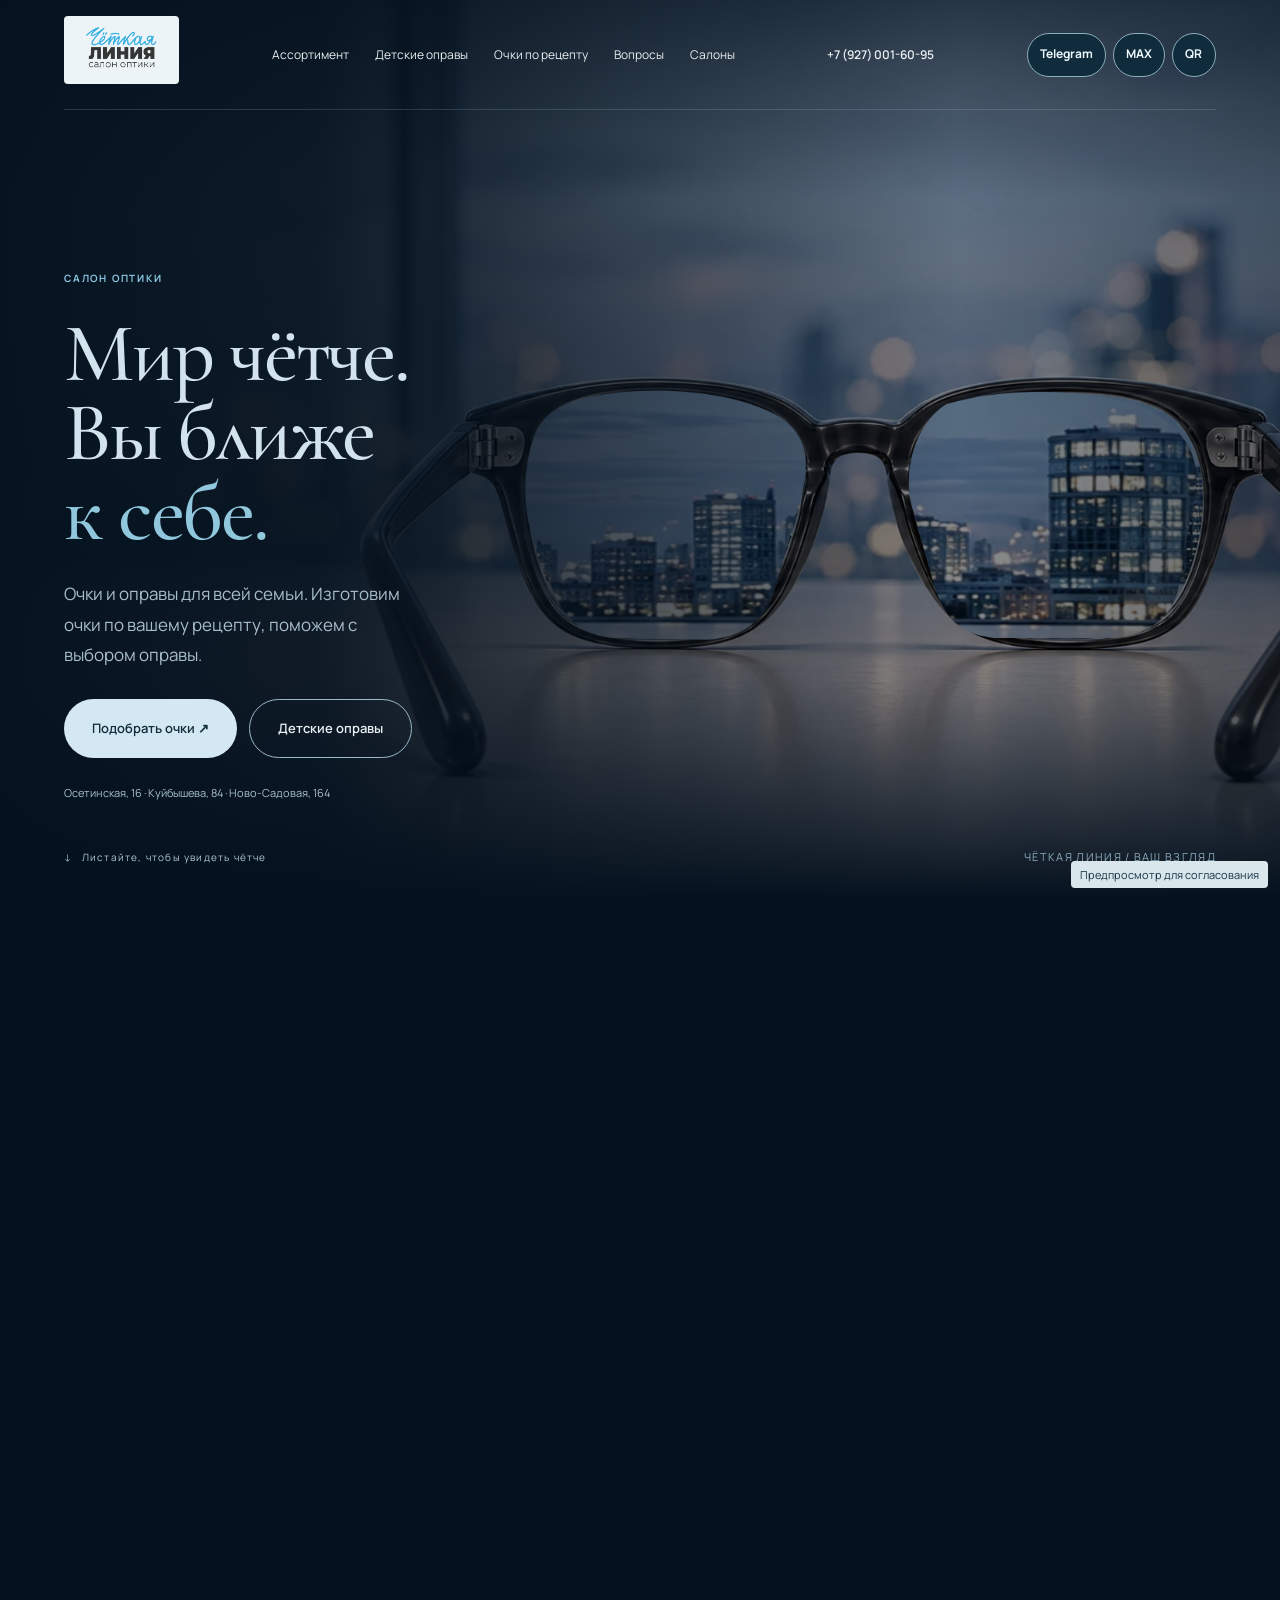
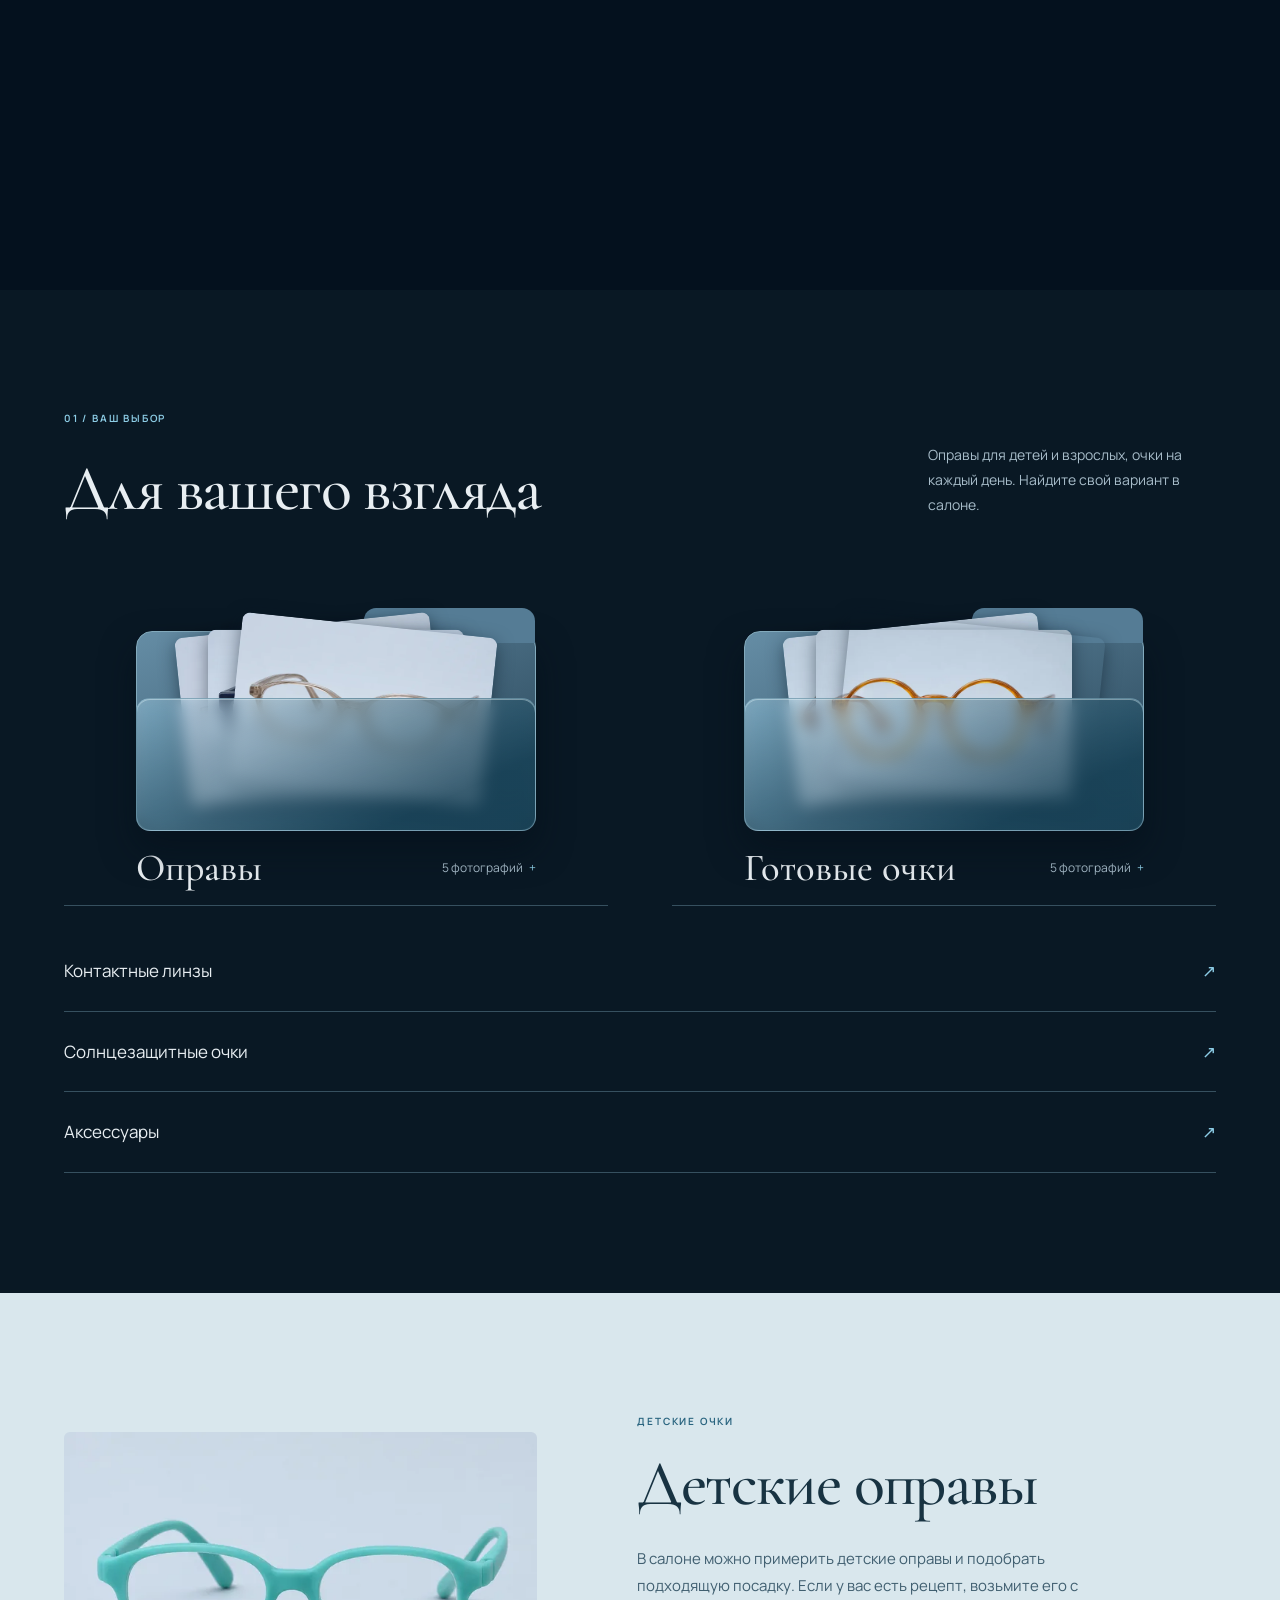
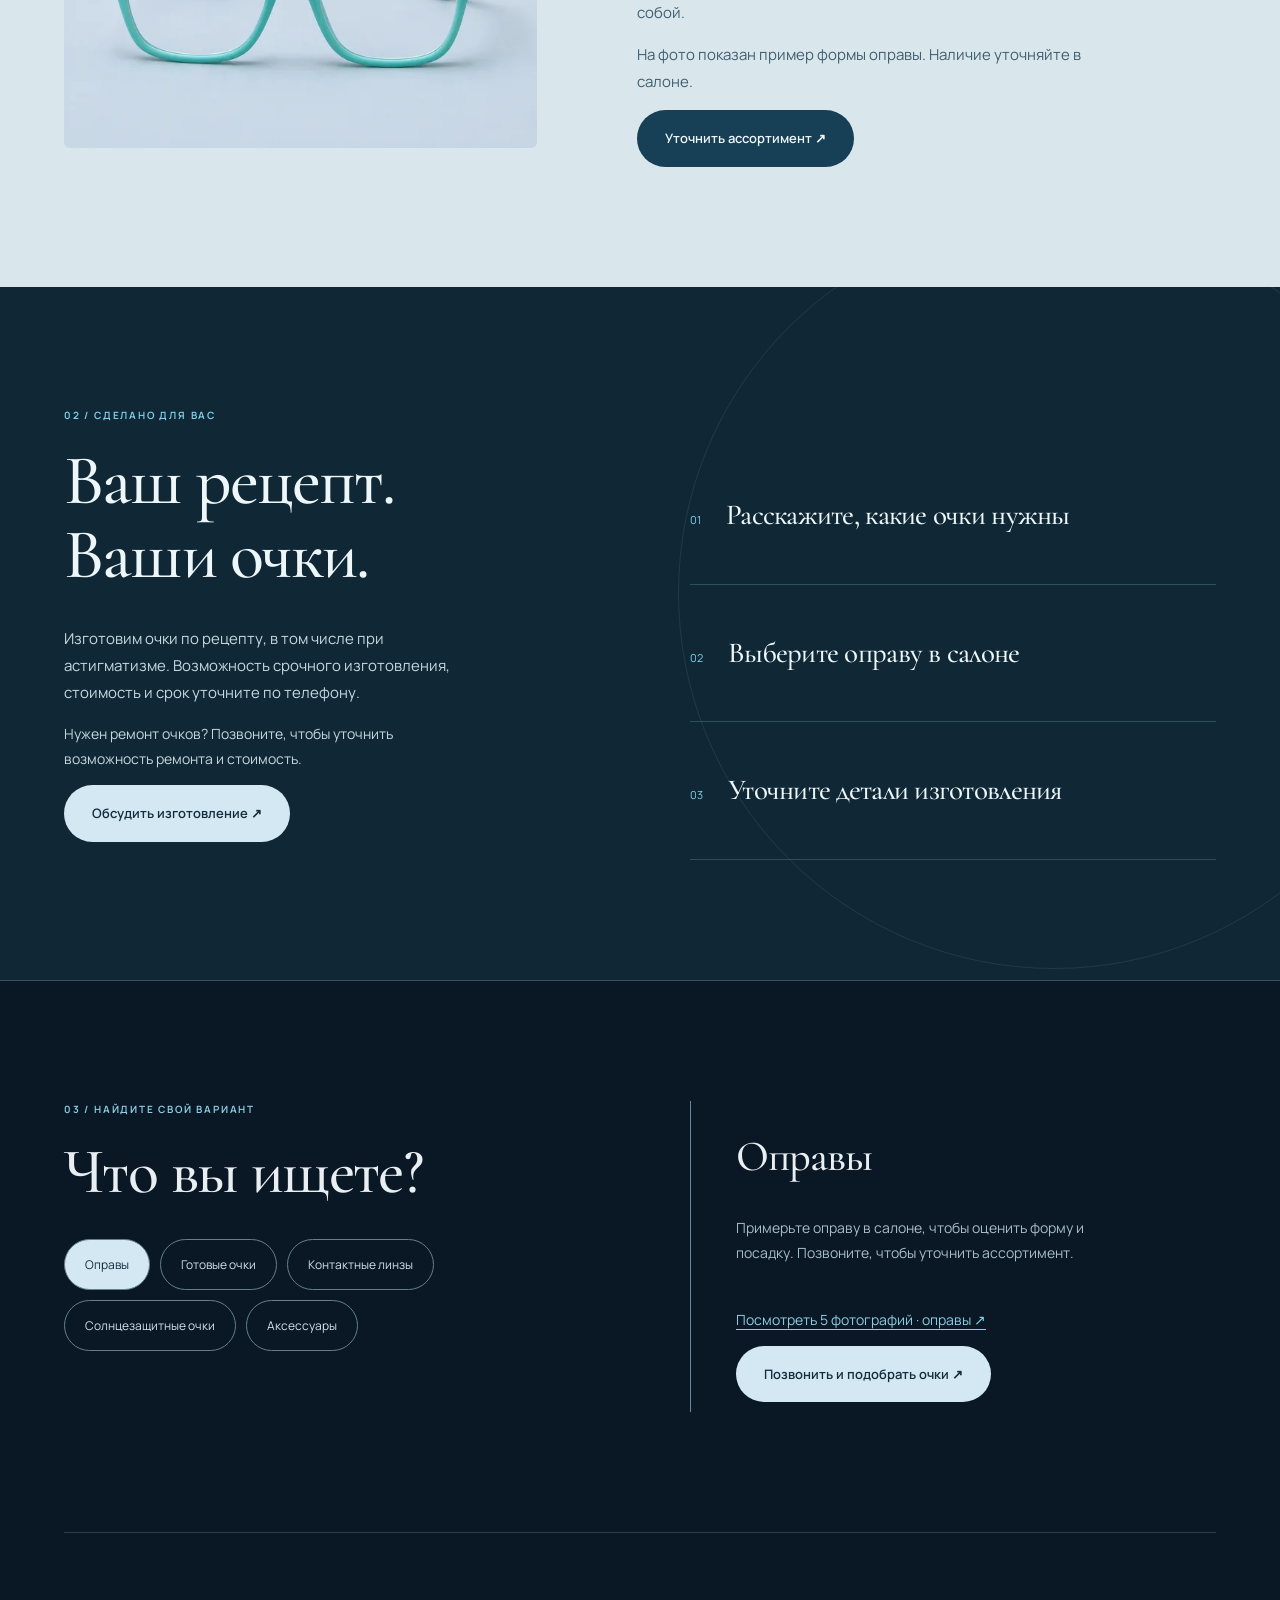
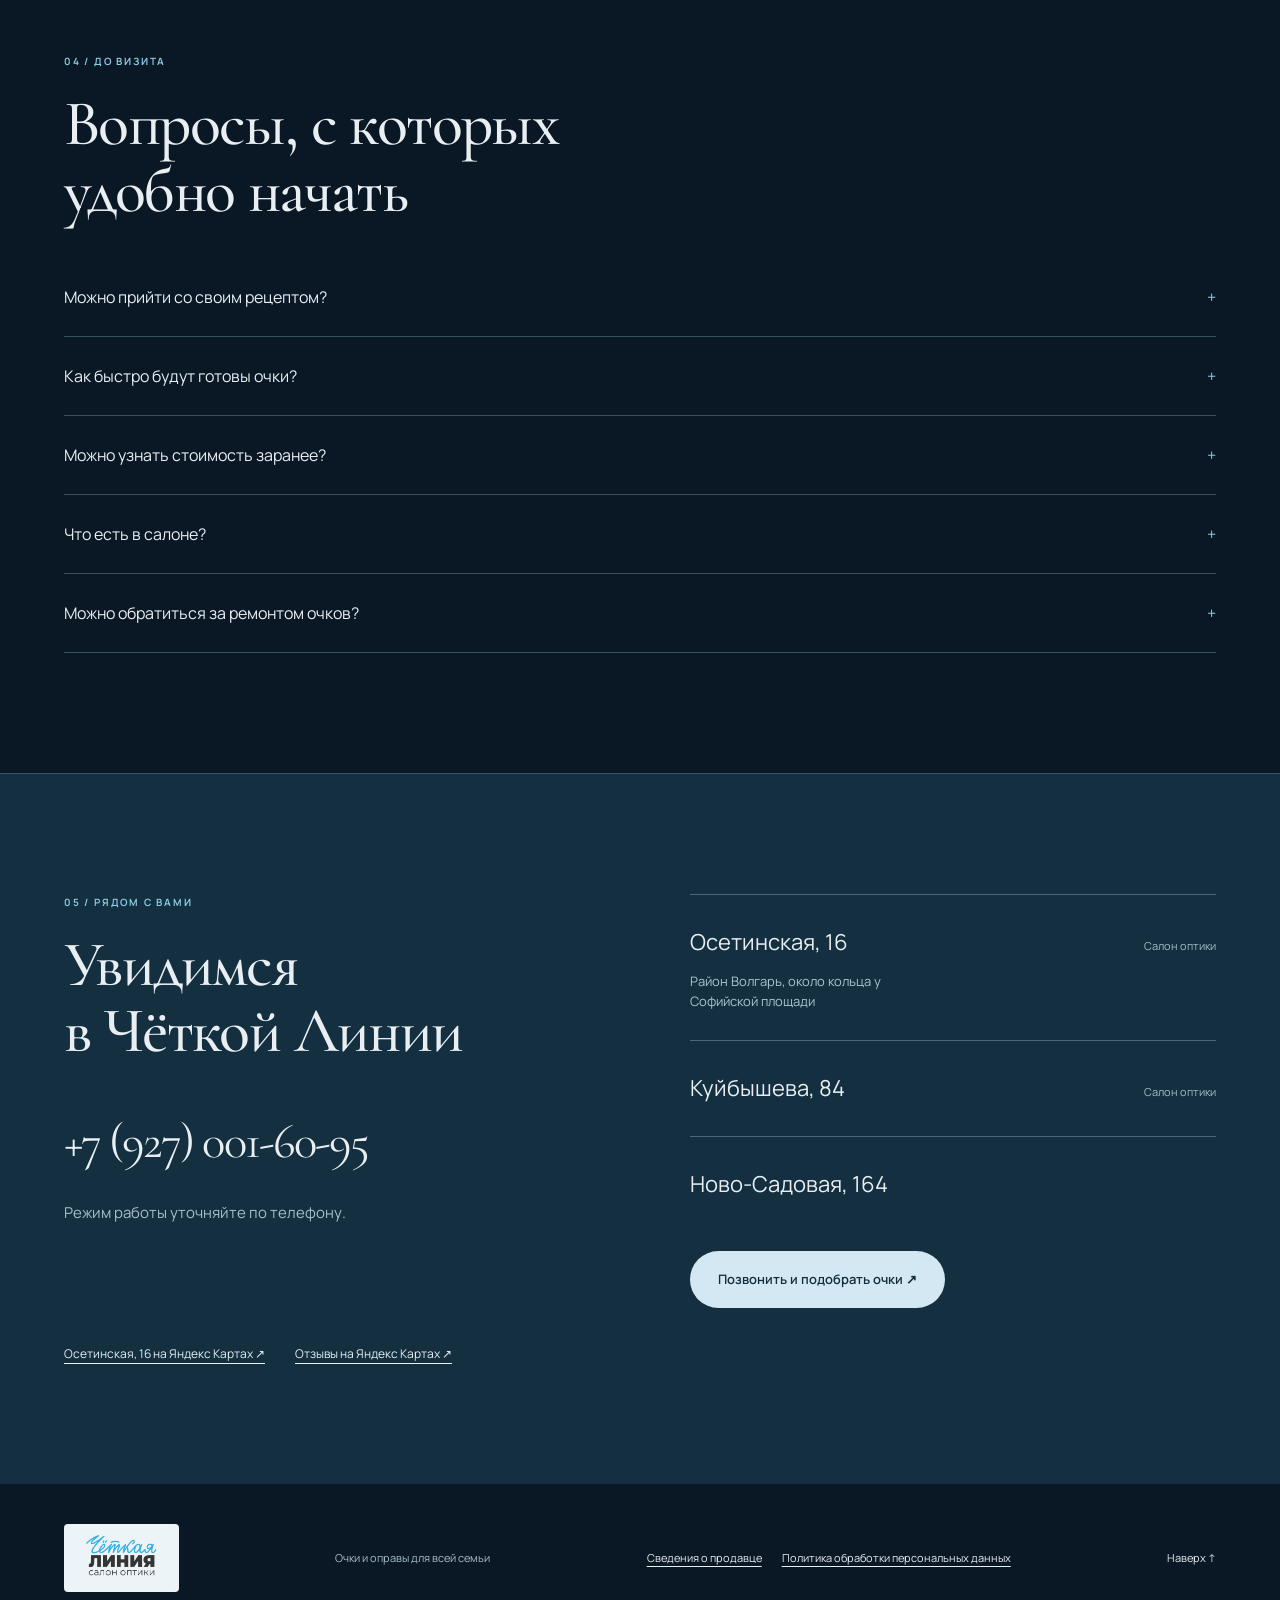
==== commit 8139272c: "Restore Telegram, MAX and QR in domain preview" ====
--- a/domain-preview/index.html
+++ b/domain-preview/index.html
@@ -8,7 +8,7 @@
 <meta name="description" content="Салон оптики «Чёткая Линия» в Самаре. Оправы, очки по рецепту, контактные линзы и ремонт очков. Адреса и телефон салона.">
 <meta name="theme-color" content="#091824">
 <link rel="stylesheet" href="assets/style.css">
-<link rel="stylesheet" href="assets/perspektiva.css">
+<link rel="stylesheet" href="assets/perspektiva.css?v=preview-contacts">
 <link rel="icon" type="image/svg+xml" href="data:image/svg+xml,%3Csvg%20xmlns%3D%22http%3A%2F%2Fwww.w3.org%2F2000%2Fsvg%22%20viewBox%3D%220%200%2064%2064%22%3E%3Crect%20width%3D%2264%22%20height%3D%2264%22%20rx%3D%2214%22%20fill%3D%22%23eef4f6%22%2F%3E%3Cg%20fill%3D%22none%22%20stroke%3D%22%23167da2%22%20stroke-width%3D%224%22%3E%3Crect%20x%3D%227%22%20y%3D%2224%22%20width%3D%2221%22%20height%3D%2217%22%20rx%3D%227%22%2F%3E%3Crect%20x%3D%2236%22%20y%3D%2224%22%20width%3D%2221%22%20height%3D%2217%22%20rx%3D%227%22%2F%3E%3Cpath%20d%3D%22M28%2030h8M3%2025l5%203m48%200%205-3%22%2F%3E%3C%2Fg%3E%3C%2Fsvg%3E">
 <link rel="stylesheet" href="assets/domain-preview.css">
 </head>
@@ -27,6 +27,29 @@
 <a href="#contacts">Салоны</a>
 </nav>
 <a class="phone" href="tel:+79270016095">+7 (927) 001-60-95</a>
+<div class="header-messengers" role="group" aria-label="Связаться с салоном">
+<a class="messenger-button" href="https://t.me/+79270016095" target="_blank" rel="noopener">Telegram</a>
+<details class="header-contact max-contact" name="header-contact">
+<summary class="messenger-button" aria-controls="max-contact-panel">MAX</summary>
+<div class="header-contact-panel max-contact-panel" id="max-contact-panel">
+<strong>Найдите салон в MAX по номеру</strong>
+<span class="max-contact-number">+7 (927) 001-60-95</span>
+<div class="max-contact-actions">
+<button type="button" class="messenger-button max-copy" hidden>Скопировать номер</button>
+<a class="messenger-button" href="https://web.max.ru/" target="_blank" rel="noopener">Открыть MAX ↗</a>
+</div>
+<span class="max-copy-status" role="status"></span>
+</div>
+</details>
+<details class="header-contact qr-contact" name="header-contact">
+<summary class="messenger-button" aria-controls="qr-contact-panel" aria-label="QR-код контактов">QR</summary>
+<div class="header-contact-panel qr-contact-panel" id="qr-contact-panel">
+<strong>Контакты «Чёткой Линии»</strong>
+<img src="assets/contacts-qr.svg" width="184" height="184" alt="QR-код для перехода в раздел контактов салона" loading="lazy">
+<a class="messenger-button" href="#contacts">Открыть контакты ↓</a>
+</div>
+</details>
+</div>
 <button class="menu" aria-expanded="false" aria-controls="nav">Меню</button>
 </header>
 <main id="main" tabindex="-1">
@@ -241,7 +264,7 @@
 <a href="#main">Наверх ↑</a>
 </footer>
 <a class="mobile-call btn" href="tel:+79270016095">Позвонить в салон ↗</a>
-<script src="assets/app.js">
+<script src="assets/app.js?v=preview-contacts">
 </script>
 <script src="assets/motion.js">
 </script>
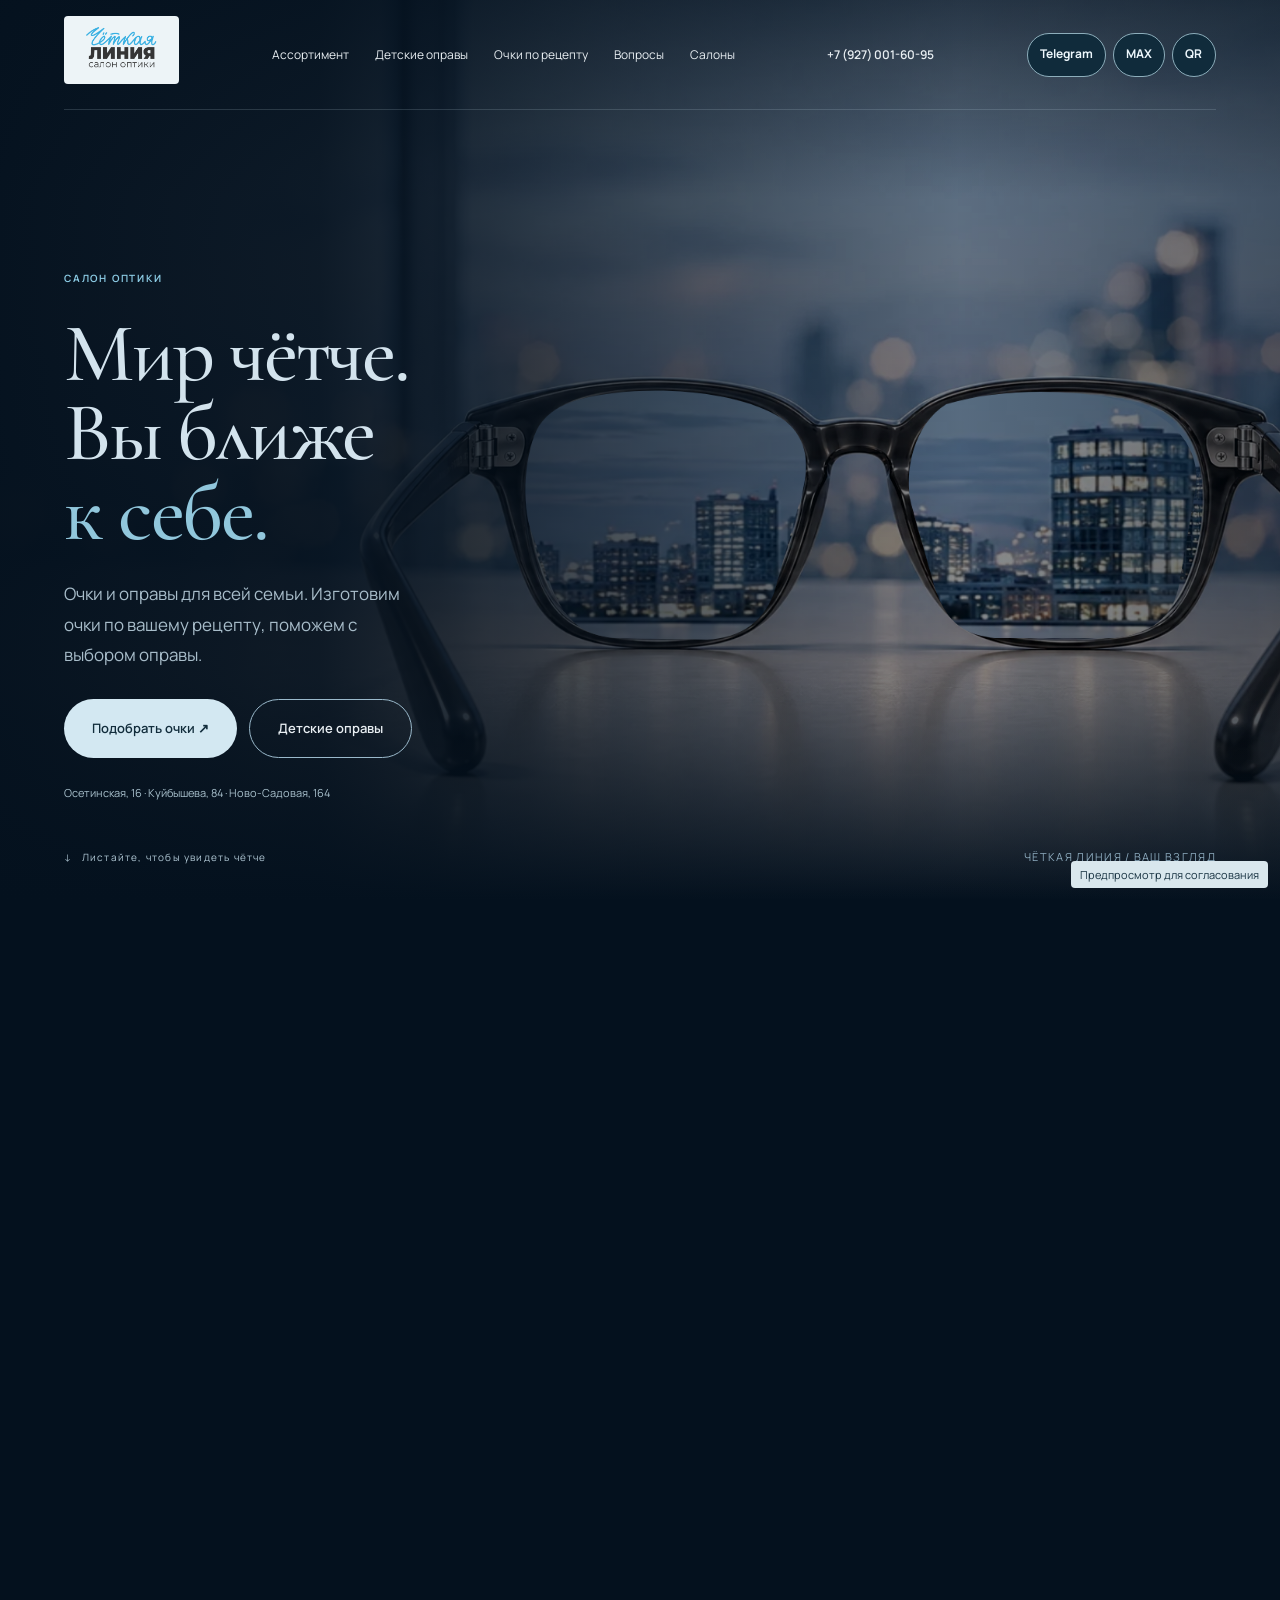
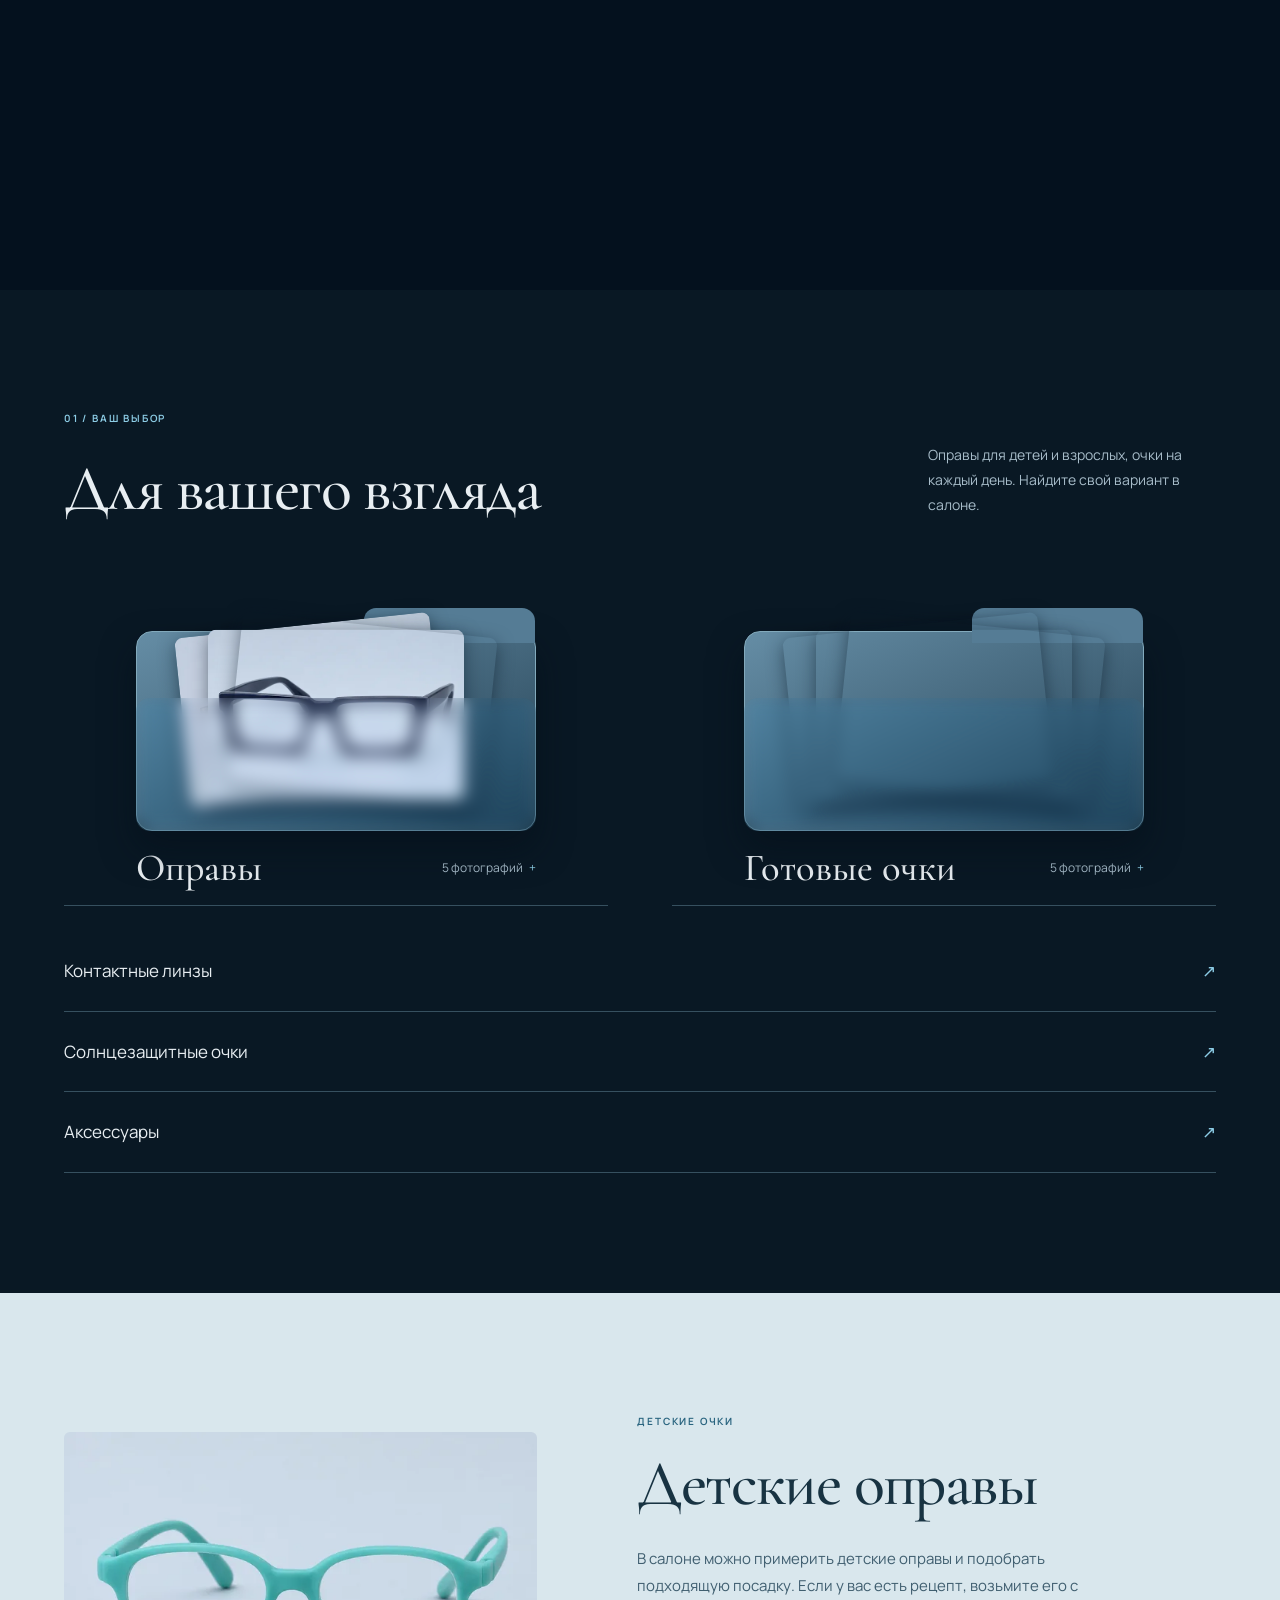
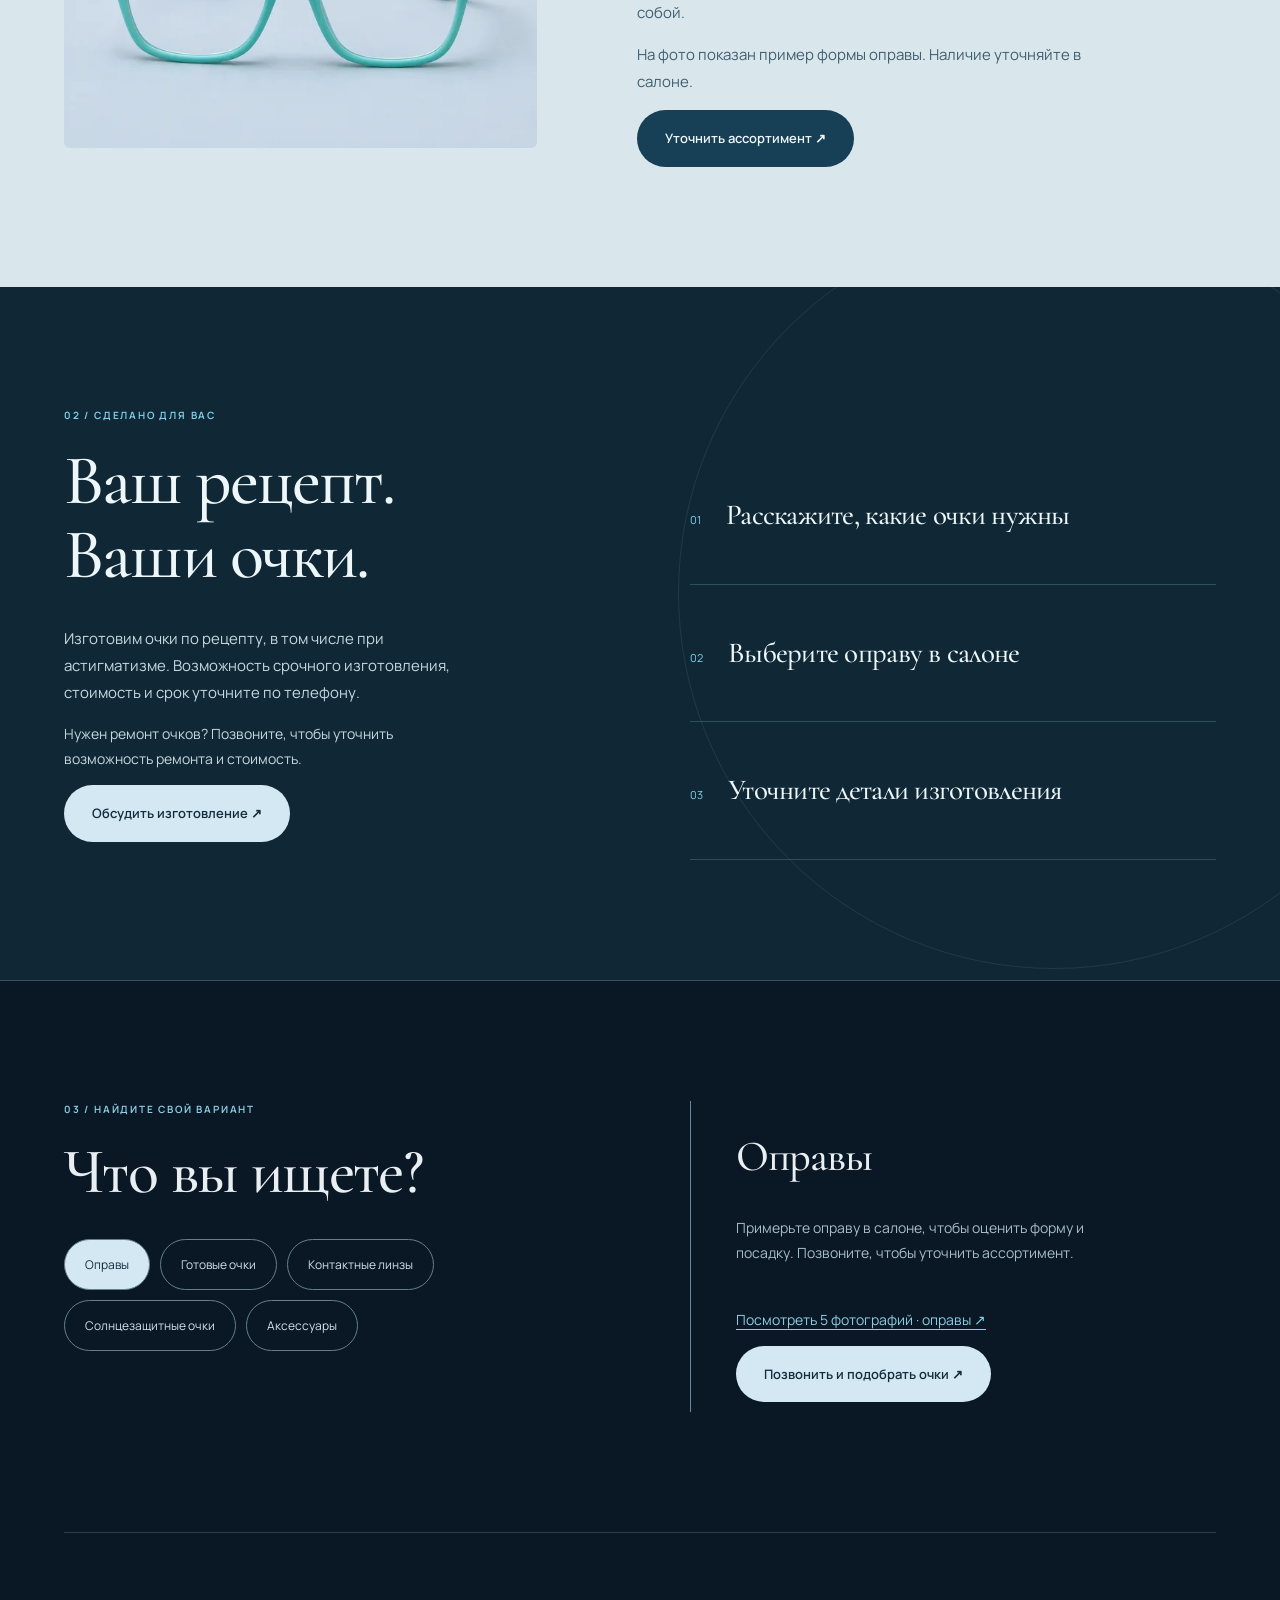
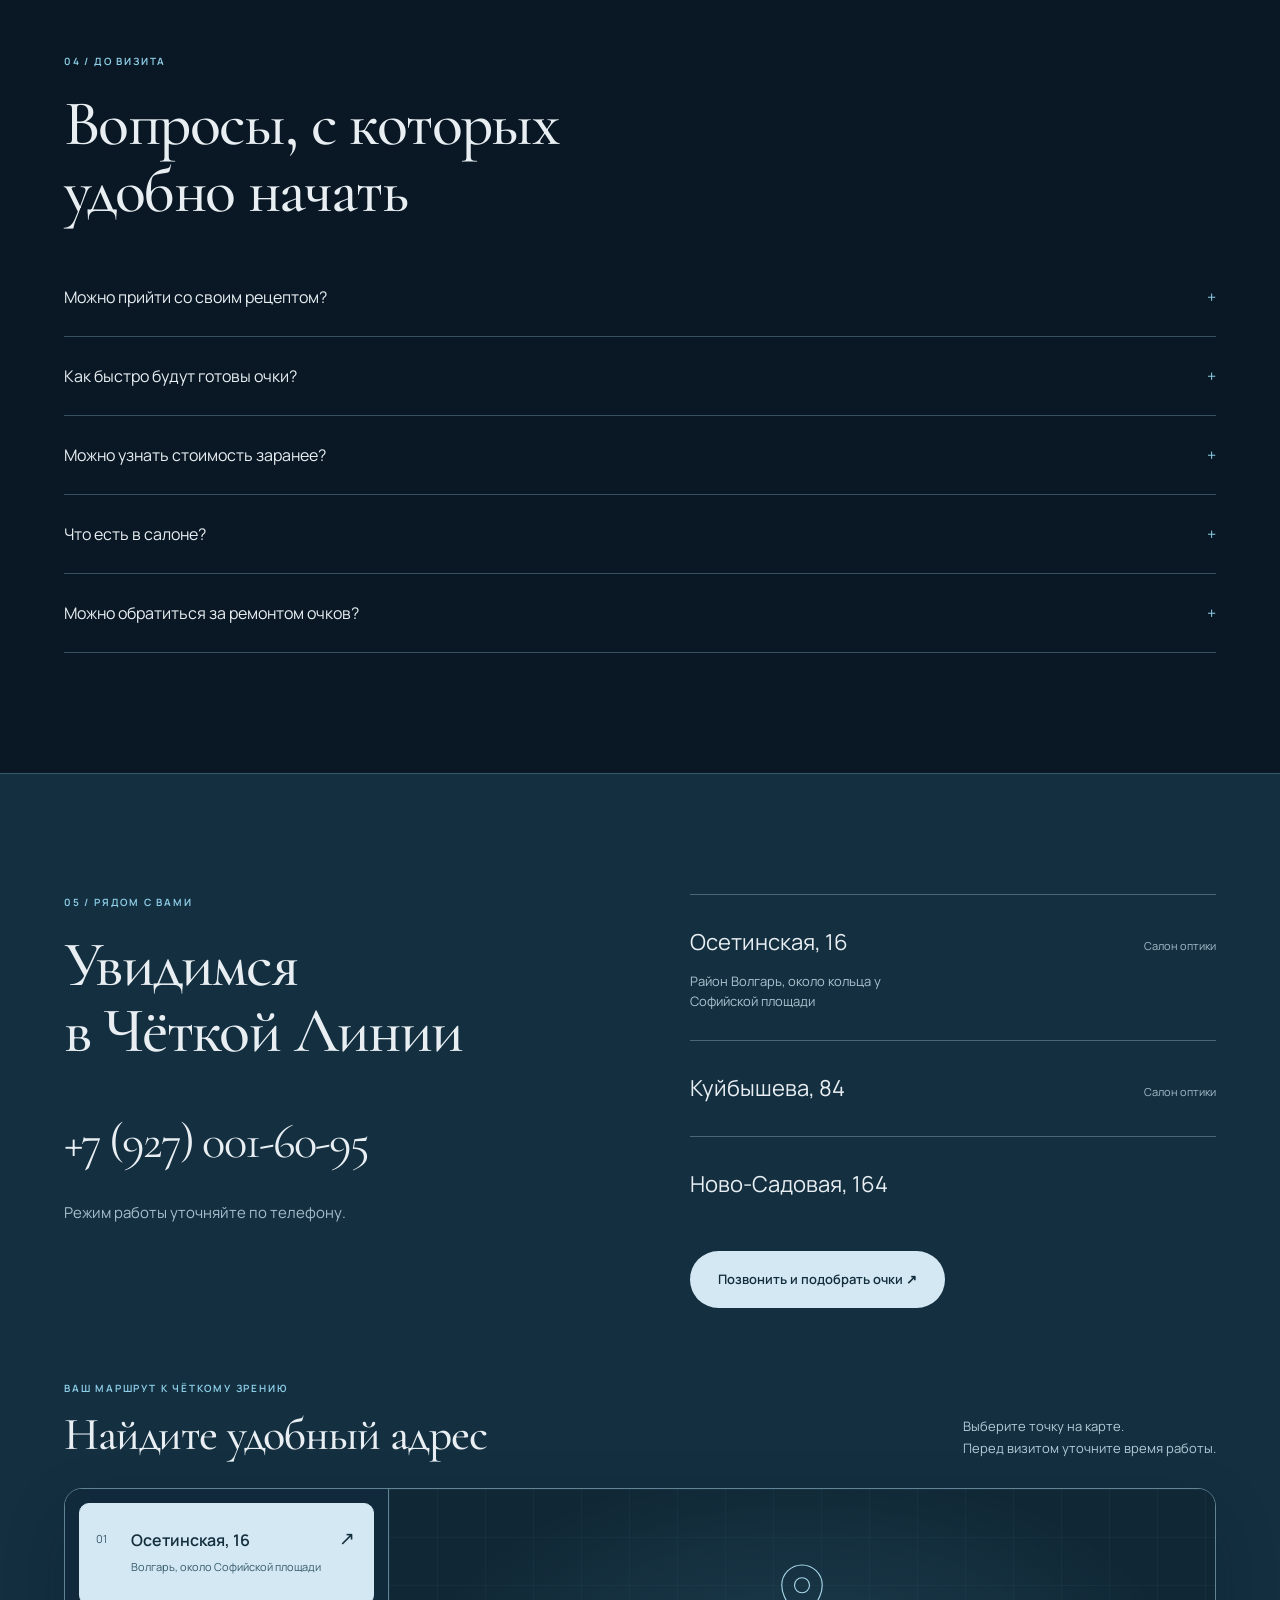
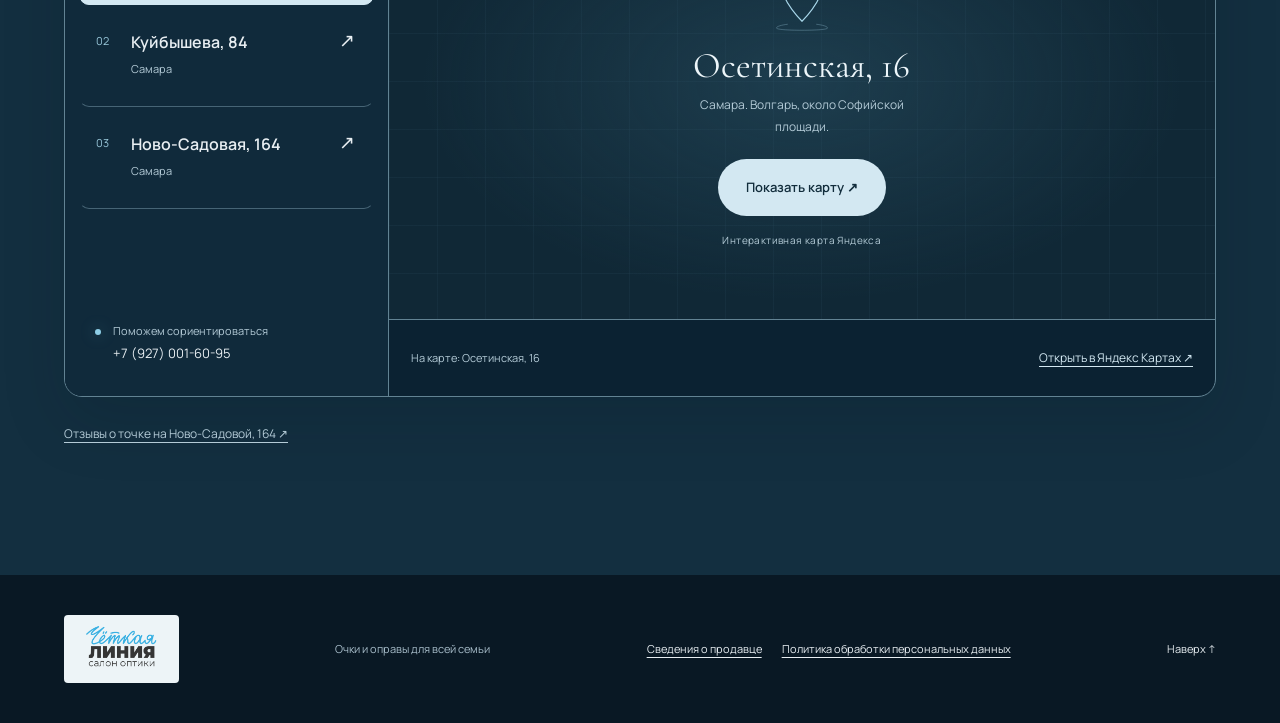
==== commit 6a41b328: "Add responsive Yandex map with three address selectors" ====
--- a/domain-preview/index.html
+++ b/domain-preview/index.html
@@ -11,6 +11,7 @@
 <link rel="stylesheet" href="assets/perspektiva.css?v=preview-contacts">
 <link rel="icon" type="image/svg+xml" href="data:image/svg+xml,%3Csvg%20xmlns%3D%22http%3A%2F%2Fwww.w3.org%2F2000%2Fsvg%22%20viewBox%3D%220%200%2064%2064%22%3E%3Crect%20width%3D%2264%22%20height%3D%2264%22%20rx%3D%2214%22%20fill%3D%22%23eef4f6%22%2F%3E%3Cg%20fill%3D%22none%22%20stroke%3D%22%23167da2%22%20stroke-width%3D%224%22%3E%3Crect%20x%3D%227%22%20y%3D%2224%22%20width%3D%2221%22%20height%3D%2217%22%20rx%3D%227%22%2F%3E%3Crect%20x%3D%2236%22%20y%3D%2224%22%20width%3D%2221%22%20height%3D%2217%22%20rx%3D%227%22%2F%3E%3Cpath%20d%3D%22M28%2030h8M3%2025l5%203m48%200%205-3%22%2F%3E%3C%2Fg%3E%3C%2Fsvg%3E">
 <link rel="stylesheet" href="assets/domain-preview.css">
+<link rel="stylesheet" href="assets/locations.css?v=20261124">
 </head>
 <body>
 <a class="skip" href="#main">Перейти к содержимому</a>
@@ -248,9 +249,42 @@
 <a class="btn" href="tel:+79270016095">Позвонить и подобрать очки ↗</a>
 </div>
 </div>
-<div class="wrap map-links">
-<a href="https://yandex.ru/maps/org/chyotkaya_liniya/57505321973/" target="_blank" rel="noopener noreferrer">Осетинская, 16 на Яндекс Картах ↗</a>
-<a href="https://yandex.ru/maps/org/chyotkaya_liniya/57505321973/reviews/" target="_blank" rel="noopener noreferrer">Отзывы на Яндекс Картах ↗</a>
+<div class="wrap location-finder" aria-labelledby="location-heading">
+<div class="location-heading">
+<div><div class="eyebrow">ВАШ МАРШРУТ К ЧЁТКОМУ ЗРЕНИЮ</div><h3 id="location-heading">Найдите удобный адрес</h3></div>
+<p>Выберите точку на карте.<br>Перед визитом уточните время работы.</p>
+</div>
+<div class="location-layout">
+<nav class="location-list" aria-label="Адреса на карте">
+<a class="location-option" href="https://yandex.ru/maps/?text=Самара%2C%20Осетинская%20улица%2C%2016" target="_blank" rel="noopener noreferrer" data-map-location="osetinskaya" aria-current="location">
+<span class="location-number" aria-hidden="true">01</span><span><strong>Осетинская, 16</strong><span class="location-caption">Волгарь, около Софийской площади</span></span><span class="location-arrow" aria-hidden="true">↗</span>
+</a>
+<a class="location-option" href="https://yandex.ru/maps/?text=Самара%2C%20улица%20Куйбышева%2C%2084" target="_blank" rel="noopener noreferrer" data-map-location="kuybysheva">
+<span class="location-number" aria-hidden="true">02</span><span><strong>Куйбышева, 84</strong><span class="location-caption">Самара</span></span><span class="location-arrow" aria-hidden="true">↗</span>
+</a>
+<a class="location-option" href="https://yandex.ru/maps/org/chyotkaya_liniya/57505321973/" target="_blank" rel="noopener noreferrer" data-map-location="novo-sadovaya">
+<span class="location-number" aria-hidden="true">03</span><span><strong>Ново-Садовая, 164</strong><span class="location-caption">Самара</span></span><span class="location-arrow" aria-hidden="true">↗</span>
+</a>
+<div class="location-help"><span class="location-help-dot" aria-hidden="true"></span><p>Поможем сориентироваться<br><a href="tel:+79270016095">+7 (927) 001-60-95</a></p></div>
+</nav>
+<div class="location-map">
+<div class="location-map-stage">
+<div class="location-placeholder">
+<svg class="location-pin" viewBox="0 0 80 96" fill="none" aria-hidden="true"><path d="M40 83S13 57 13 35a27 27 0 1 1 54 0c0 22-27 48-27 48Z" stroke="currentColor" stroke-width="1.5"/><circle cx="40" cy="35" r="10" stroke="currentColor" stroke-width="1.5"/><path d="M21 87c-9 1-15 3-15 5s15 3 34 3 34-1 34-3-6-4-15-5" stroke="currentColor" stroke-width="1" opacity=".4"/></svg>
+<p class="location-selected">Осетинская, 16</p>
+<p class="location-map-description">Самара. Волгарь, около Софийской площади.</p>
+<button class="btn location-load" type="button" hidden>Показать карту ↗</button>
+<noscript><a class="btn" href="https://yandex.ru/maps/?text=Самара%2C%20Осетинская%20улица%2C%2016" target="_blank" rel="noopener noreferrer">Открыть карту ↗</a></noscript>
+<span class="location-provider">Интерактивная карта Яндекса</span>
+</div>
+</div>
+<div class="location-map-footer">
+<p class="location-status" role="status">На карте: Осетинская, 16</p>
+<a class="location-route" href="https://yandex.ru/maps/?text=Самара%2C%20Осетинская%20улица%2C%2016" target="_blank" rel="noopener noreferrer">Открыть в Яндекс Картах ↗</a>
+</div>
+</div>
+</div>
+<a class="location-reviews" href="https://yandex.ru/maps/org/chyotkaya_liniya/57505321973/reviews/" target="_blank" rel="noopener noreferrer">Отзывы о точке на Ново-Садовой, 164 ↗</a>
 </div>
 </section>
 </main>
@@ -268,5 +302,6 @@
 </script>
 <script src="assets/motion.js">
 </script>
+<script src="assets/locations.js?v=20261124" defer></script>
 </body>
 </html>
--- a/domain-preview/assets/locations.css
+++ b/domain-preview/assets/locations.css
@@ -0,0 +1,38 @@
+/* Contact map, scoped to avoid changes to the existing navigation. */
+.location-finder{margin-top:72px}
+.location-heading{display:flex;align-items:end;justify-content:space-between;gap:30px;margin-bottom:28px}
+.location-heading h3{font-size:clamp(36px,3.6vw,54px);line-height:1.1;margin:12px 0 0}
+.location-heading>p{margin:0;font-size:13px;line-height:1.75;color:#b4cbd7}
+.location-layout{display:grid;grid-template-columns:minmax(270px,.78fr) minmax(0,2fr);border:1px solid #628393;border-radius:18px;overflow:hidden;background:#0b2232;box-shadow:0 24px 64px #04111e26}
+.location-list{position:static;display:flex;flex-direction:column;gap:0;width:auto;margin:0;padding:14px;background:#102a3b;box-shadow:none}
+.location-option{display:grid;grid-template-columns:23px minmax(0,1fr) 18px;align-items:start;gap:12px;padding:24px 16px;min-height:102px;border:1px solid transparent;border-bottom-color:#466475;border-radius:10px;color:#e8eef2;white-space:normal;transition:background .25s,border-color .25s}
+.location-option:hover{background:#1b3a4d}
+.location-option[aria-current=location]{background:#d3e8f2;color:#122d3c;border-color:#d3e8f2}
+.location-number{font-size:11px;line-height:2;color:#9ac8db}
+.location-option[aria-current=location] .location-number{color:#365a6d}
+.location-option strong{display:block;font-size:16px;line-height:1.5;font-weight:600}
+.location-caption{display:block;margin-top:6px;font-size:11px;line-height:1.65;color:#b4cbd7}
+.location-option[aria-current=location] .location-caption{color:#365a6d}
+.location-arrow{font-size:19px;line-height:1.1}
+.location-help{display:flex;align-items:start;gap:12px;margin-top:auto;padding:26px 16px 16px}
+.location-help-dot{width:6px;height:6px;flex:none;margin-top:8px;border-radius:50%;background:#8dcde6;box-shadow:0 0 16px #8dcde660}
+.location-help p{margin:0;font-size:11px;line-height:1.9;color:#b4cbd7}
+.location-help a{font-size:13px;color:#e8eef2}
+.location-map{min-width:0;display:flex;flex-direction:column;border-left:1px solid #628393}
+.location-map-stage{position:relative;min-height:430px;flex:1;background:#102836}
+.location-placeholder{display:flex;flex-direction:column;align-items:center;justify-content:center;text-align:center;min-height:430px;height:100%;padding:32px 24px;background:radial-gradient(ellipse at 50% 45%,#315d7266,transparent 65%),linear-gradient(#8dcde60b 1px,transparent 1px),linear-gradient(90deg,#8dcde60b 1px,transparent 1px);background-size:auto,48px 48px,48px 48px}
+.location-placeholder[hidden]{display:none}
+.location-pin{width:60px;height:72px;color:#a8d7ea;margin-bottom:14px}
+.location-selected{font-family:Cormorant,Georgia,serif;font-size:36px;line-height:1.15;color:#edf6fa;margin:0 0 8px}
+.location-map-description{font-size:12px;color:#b4cbd7;margin:0 0 22px;max-width:34ch}
+.location-finder .location-load{margin:0;cursor:pointer;border:0}
+.location-load[hidden]{display:none}
+.location-provider{font-size:10px;letter-spacing:.04em;color:#b4cbd7;margin-top:16px}
+.location-map-stage iframe{display:block;width:100%;height:100%;min-height:430px;border:0;position:absolute;inset:0;background:#e7e9e8}
+.location-map-footer{display:flex;align-items:center;justify-content:space-between;gap:14px;padding:16px 22px;border-top:1px solid #628393;min-height:72px}
+.location-status{margin:0;font-size:11px;line-height:1.65;color:#b4cbd7}
+.location-route{display:inline-flex;align-items:center;min-height:44px;font-size:12px;line-height:1.6;color:#d3e8f2;text-decoration:underline;text-underline-offset:4px}
+.location-reviews{display:inline-flex;align-items:center;min-height:44px;margin-top:14px;font-size:12px;color:#b4cbd7;text-decoration:underline;text-underline-offset:4px}
+@media(max-width:1000px){.location-layout{grid-template-columns:minmax(255px,.9fr) minmax(0,1.4fr)}.location-option{padding-inline:12px;gap:8px}.location-map-footer{align-items:start;flex-direction:column;gap:0;padding:12px 18px}}
+@media(max-width:720px){.location-finder{margin-top:50px}.location-heading{display:block;margin-bottom:22px}.location-heading h3{font-size:40px}.location-heading>p{font-size:12px;margin-top:16px}.location-layout{grid-template-columns:minmax(0,1fr);border-radius:14px}.location-list{padding:10px;flex-direction:column}.location-option{min-height:78px;padding:16px 12px;grid-template-columns:23px minmax(0,1fr) 18px;gap:10px}.location-caption{margin-top:3px}.location-help{display:none}.location-map{border-left:0;border-top:1px solid #628393}.location-map-stage,.location-placeholder,.location-map-stage iframe{min-height:360px}.location-placeholder{padding:28px 16px}.location-selected{font-size:32px}.location-map-footer{padding:12px 16px}.location-route{font-size:11px}.location-reviews{font-size:11px;line-height:1.6}}
+@media(prefers-reduced-motion:reduce){.location-option{transition:none}}
